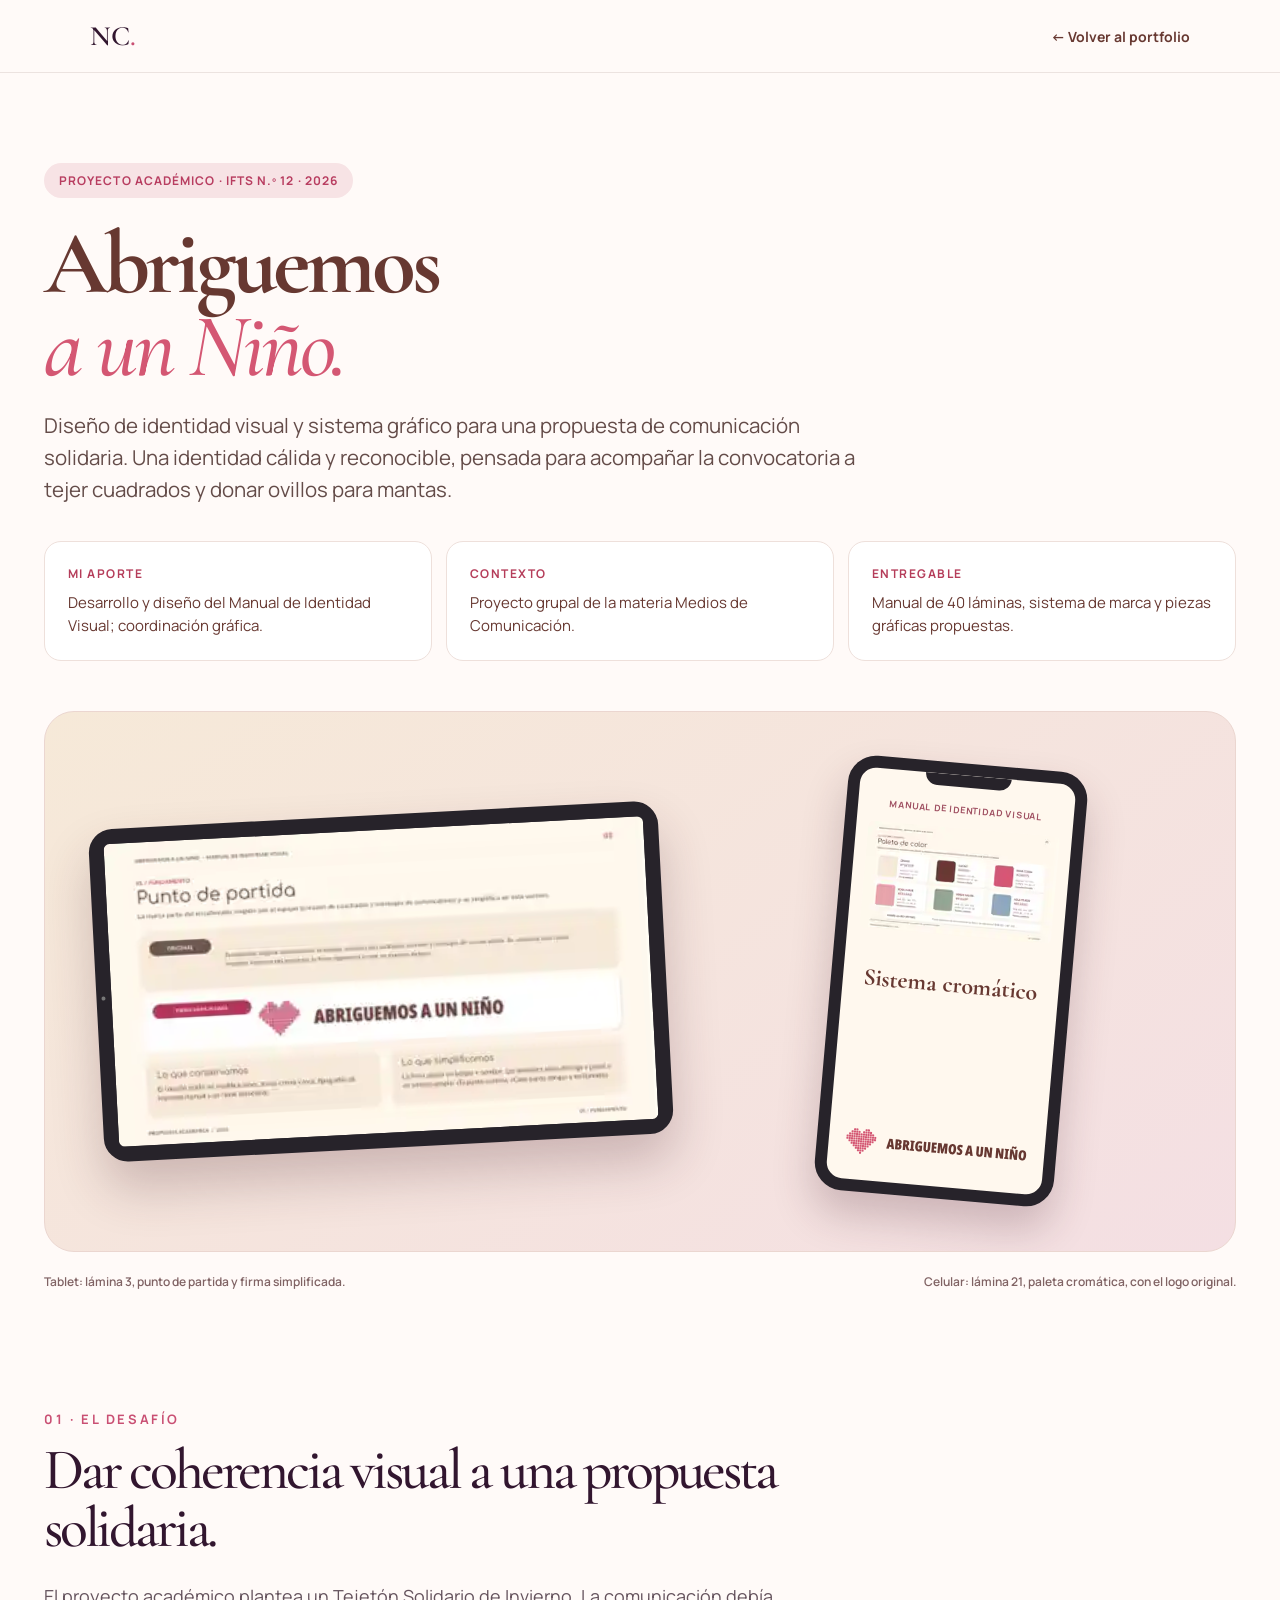
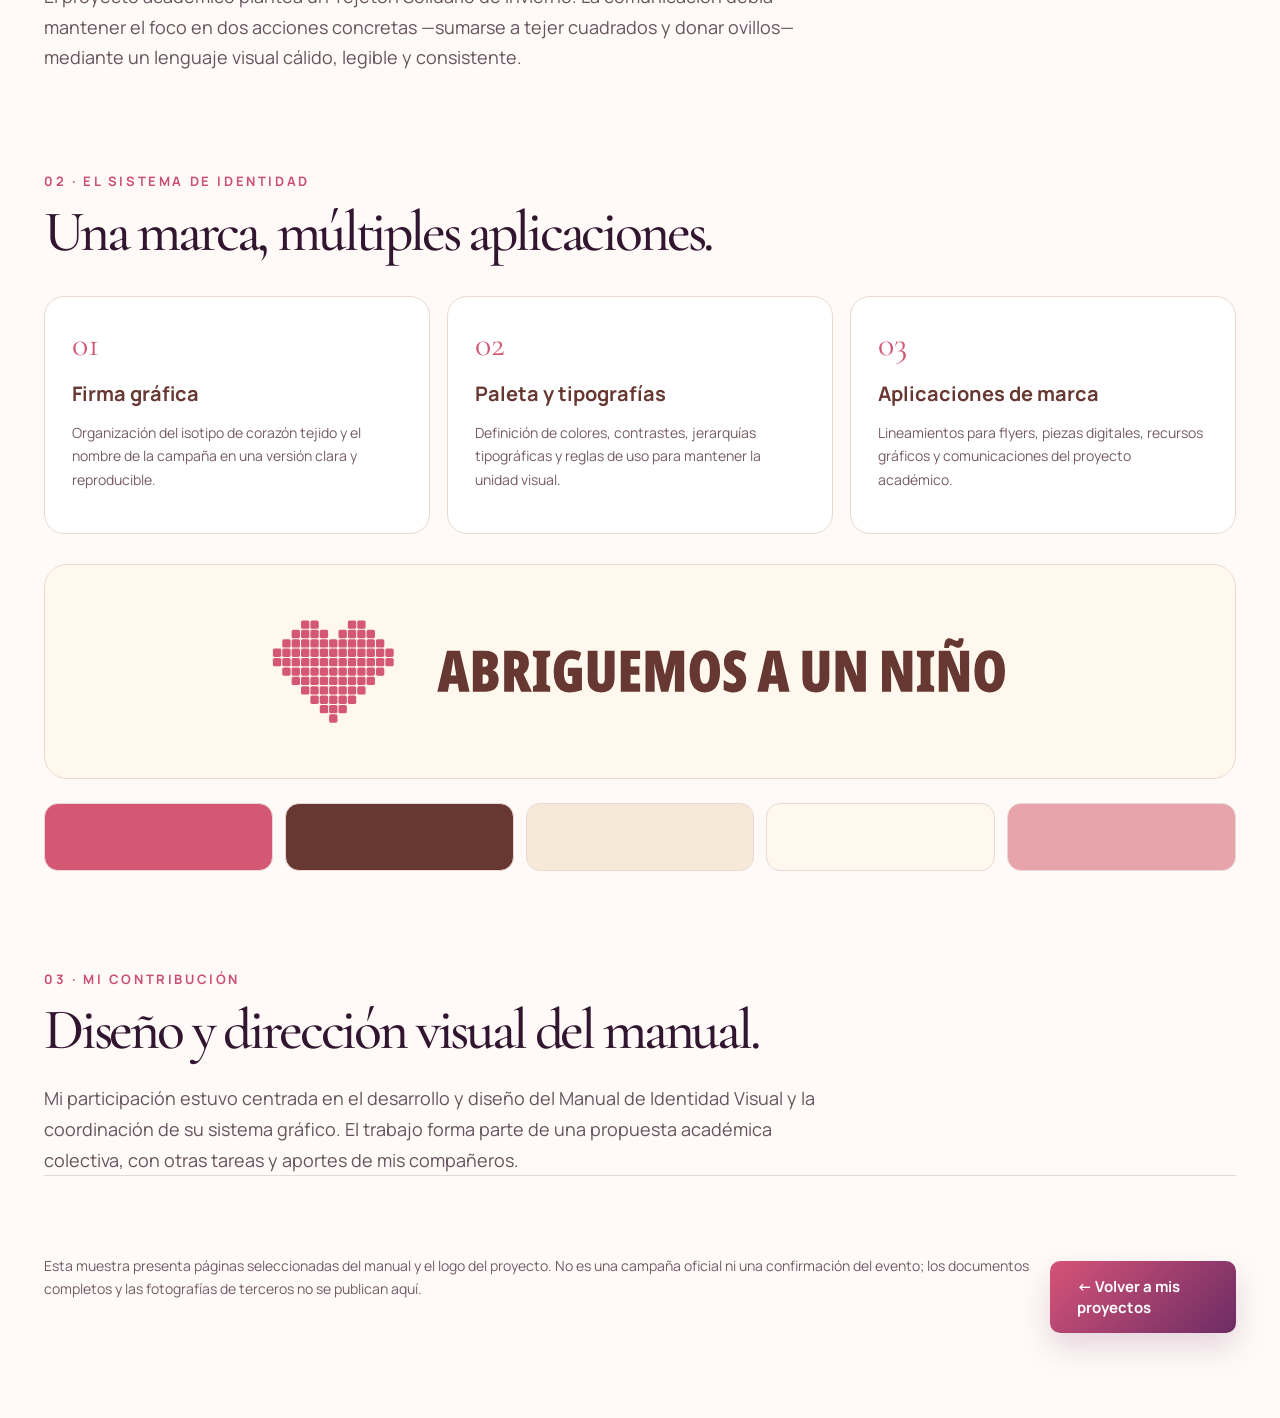
==== abriguemos-identidad-visual.html @ 82b30eb6 "Publish academic Abriguemos visual identity case study with real manual pages" ====
<!DOCTYPE html>
<html lang="es">
<head>
  <meta charset="UTF-8">
  <meta name="viewport" content="width=device-width, initial-scale=1.0">
  <meta name="description" content="Caso de estudio de Natalia Chescotta: identidad visual y manual de marca para la propuesta académica Abriguemos a un Niño.">
  <meta property="og:type" content="article">
  <meta property="og:title" content="Abriguemos a un Niño | Caso de estudio de identidad visual">
  <meta property="og:description" content="Identidad visual, sistema gráfico y diseño editorial para una propuesta académica de comunicación solidaria.">
  <title>Abriguemos a un Niño | Identidad visual — Natalia Chescotta</title>
  <link rel="stylesheet" href="styles.css?v=24">
  <style>
    :root{--ac-cream:#fff8ee;--ac-cacao:#673831;--ac-coral:#d45773;--ac-paper:#f6e9d8}
    body{background:#fffaf8}
    .case-header{display:flex;align-items:center;justify-content:space-between;padding:22px clamp(22px,7vw,120px);border-bottom:1px solid rgba(103,56,49,.12)}
    .case-header .brand{font-size:28px}
    .back-link{color:var(--ac-cacao);font-size:14px;font-weight:700}
    .back-link:hover{color:var(--ac-coral)}
    .case-main{max-width:1240px;padding:0 24px;margin:auto}
    .case-intro{padding:clamp(50px,7vw,108px) 0 50px}
    .case-chip{display:inline-flex;padding:9px 15px;border-radius:60px;background:#f7e3e5;color:#b83d60;font-weight:700;font-size:12px;letter-spacing:.09em}
    .case-intro h1{font-family:"Cormorant Garamond",Georgia,serif;color:var(--ac-cacao);font-size:clamp(52px,7vw,96px);letter-spacing:-.045em;line-height:.93;margin:24px 0 20px}
    .case-intro h1 em{color:var(--ac-coral);font-weight:500}
    .case-intro p{max-width:830px;font-size:clamp(17px,1.6vw,21px);line-height:1.58;color:#644c49}
    .case-summary{display:grid;grid-template-columns:repeat(3,minmax(0,1fr));gap:14px;margin-top:35px}
    .case-summary div{padding:23px;border-radius:17px;background:#fff;border:1px solid #eee0db}
    .case-summary strong{display:block;font-size:12px;letter-spacing:.12em;color:#b53d5a;margin-bottom:9px}
    .case-summary span{font-size:15px;line-height:1.55;color:var(--ac-cacao)}
    .case-stage{background:linear-gradient(145deg,#f6e9d8,#f4dfe3);border-radius:30px;overflow:hidden;padding:clamp(18px,4vw,55px);border:1px solid #ebd6d0}
    .case-stage-inner{display:grid;grid-template-columns:minmax(0,1.1fr) minmax(250px,.9fr);align-items:center;gap:clamp(24px,4vw,70px)}
    .case-tablet{position:relative;border:15px solid #27232a;background:#27232a;border-radius:24px;box-shadow:0 27px 50px rgba(75,35,48,.24);transform:rotate(-3deg)}
    .case-tablet::before{content:"";position:absolute;left:-10px;top:50%;width:4px;height:4px;border-radius:50%;background:#777;z-index:3}
    .case-tablet img{display:block;width:100%;border-radius:6px}
    .case-phone{margin:auto;width:min(80%,240px);aspect-ratio: .55;border-radius:28px;border:12px solid #27232a;background:var(--ac-cream);box-shadow:0 23px 42px rgba(75,35,48,.23);overflow:hidden;transform:rotate(5deg)}
    .case-phone .speaker{height:12px;width:40%;border-radius:0 0 12px 12px;background:#27232a;margin:auto}
    .case-phone-inner{display:flex;flex-direction:column;align-items:center;height:calc(100% - 12px);padding:16px 12px;color:var(--ac-cacao)}
    .case-phone-inner .eyebrow{font-size:9px;letter-spacing:.09em;color:#9f4f61}
    .case-phone-inner img.palette{margin:12px 0;width:100%;height:auto;border-radius:6px}
    .case-phone-inner h3{font-size:24px;line-height:1.1;text-align:center;color:var(--ac-cacao);font-family:"Cormorant Garamond",Georgia,serif}
    .case-phone-inner img.logo{width:100%;margin:auto 0 5px}
    .case-captions{display:flex;justify-content:space-between;gap:18px;padding:21px 0;color:#806364;font-size:12px;font-weight:600}
    .case-section{padding:86px 0 0}
    .case-section .section-kicker{margin-bottom:14px}
    .case-section h2{font-size:clamp(40px,4.5vw,64px);line-height:1;max-width:750px}
    .case-section .lead{font-size:18px;line-height:1.7;max-width:790px;color:#65535d;margin:24px 0 0}
    .case-grid{display:grid;grid-template-columns:repeat(3,minmax(0,1fr));gap:17px;margin-top:34px}
    .case-card{border:1px solid #ead9d0;border-radius:20px;background:#fff;padding:27px;min-height:230px}
    .case-card .num{font-family:"Cormorant Garamond",Georgia,serif;font-size:34px;color:var(--ac-coral)}
    .case-card h3{font-size:20px;color:var(--ac-cacao);margin:15px 0 10px}
    .case-card p{font-size:14px;line-height:1.7;color:#765c60}
    .case-brand-strip{margin-top:30px;display:flex;align-items:center;justify-content:center;gap:20px;border-radius:23px;padding:35px 28px;background:var(--ac-cream);border:1px solid #ead9cb}
    .case-brand-strip img{display:block;width:min(100%,780px);max-height:150px;object-fit:contain}
    .case-palette{display:flex;gap:12px;margin-top:24px}
    .case-palette span{height:68px;flex:1;border-radius:14px;border:1px solid #e9d8d3}
    .case-palette span:nth-child(1){background:#d45773}.case-palette span:nth-child(2){background:#673831}.case-palette span:nth-child(3){background:#f6e9d8}.case-palette span:nth-child(4){background:#fff8ee}.case-palette span:nth-child(5){background:#e8a4ab}
    .case-footer{padding:65px 0 85px}
    .case-footer p{color:#725b67;font-size:14px;line-height:1.6}
    .case-footer a{display:inline-block;margin-top:20px}
    @media(max-width:760px){.case-summary,.case-grid{grid-template-columns:1fr}.case-stage-inner{grid-template-columns:1fr}.case-tablet{border-width:9px;transform:none}.case-phone{width:48%;max-width:200px;border-width:8px;transform:none}.case-captions{flex-direction:column}.case-section{padding-top:60px}.case-brand-strip{padding:22px}.case-card{min-height:unset}}
  </style>
</head>
<body>
  <header class="case-header"><a class="brand" href="index.html#inicio">NC<span>.</span></a><a class="back-link" href="index.html#proyectos">← Volver al portfolio</a></header>
  <main class="case-main">
    <section class="case-intro">
      <span class="case-chip">PROYECTO ACADÉMICO · IFTS N.º 12 · 2026</span>
      <h1>Abriguemos<br><em>a un Niño.</em></h1>
      <p>Diseño de identidad visual y sistema gráfico para una propuesta de comunicación solidaria. Una identidad cálida y reconocible, pensada para acompañar la convocatoria a tejer cuadrados y donar ovillos para mantas.</p>
      <div class="case-summary">
        <div><strong>MI APORTE</strong><span>Desarrollo y diseño del Manual de Identidad Visual; coordinación gráfica.</span></div>
        <div><strong>CONTEXTO</strong><span>Proyecto grupal de la materia Medios de Comunicación.</span></div>
        <div><strong>ENTREGABLE</strong><span>Manual de 40 láminas, sistema de marca y piezas gráficas propuestas.</span></div>
      </div>
    </section>
    <section class="case-stage" aria-label="Vistas reales del manual de identidad visual">
      <div class="case-stage-inner">
        <div class="case-tablet"><img src="assets/projects/abriguemos-manual-real-03.webp" alt="Página real del Manual de Identidad Visual, punto de partida de la marca y logo simplificado"></div>
        <div class="case-phone"><div class="speaker"></div><div class="case-phone-inner"><span class="eyebrow">MANUAL DE IDENTIDAD VISUAL</span><img class="palette" src="assets/projects/abriguemos-manual-real-21.webp" alt="Página real del manual con la paleta cromática de Abriguemos a un Niño"><h3>Sistema cromático</h3><img class="logo" src="assets/projects/abriguemos-logo.svg" alt="Logo de Abriguemos a un Niño"></div></div>
      </div>
    </section>
    <div class="case-captions"><span>Tablet: lámina 3, punto de partida y firma simplificada.</span><span>Celular: lámina 21, paleta cromática, con el logo original.</span></div>
    <section class="case-section">
      <p class="section-kicker">01 · El desafío</p>
      <h2>Dar coherencia visual a una propuesta solidaria.</h2>
      <p class="lead">El proyecto académico plantea un Tejetón Solidario de Invierno. La comunicación debía mantener el foco en dos acciones concretas —sumarse a tejer cuadrados y donar ovillos— mediante un lenguaje visual cálido, legible y consistente.</p>
    </section>
    <section class="case-section">
      <p class="section-kicker">02 · El sistema de identidad</p>
      <h2>Una marca, múltiples aplicaciones.</h2>
      <div class="case-grid">
        <div class="case-card"><span class="num">01</span><h3>Firma gráfica</h3><p>Organización del isotipo de corazón tejido y el nombre de la campaña en una versión clara y reproducible.</p></div>
        <div class="case-card"><span class="num">02</span><h3>Paleta y tipografías</h3><p>Definición de colores, contrastes, jerarquías tipográficas y reglas de uso para mantener la unidad visual.</p></div>
        <div class="case-card"><span class="num">03</span><h3>Aplicaciones de marca</h3><p>Lineamientos para flyers, piezas digitales, recursos gráficos y comunicaciones del proyecto académico.</p></div>
      </div>
      <div class="case-brand-strip"><img src="assets/projects/abriguemos-logo.svg" alt="Logo original de Abriguemos a un Niño: corazón de cuadrados rosa y nombre en color cacao"></div>
      <div class="case-palette" aria-label="Paleta cromática principal y complementaria"><span title="Rosa coral"></span><span title="Cacao"></span><span title="Crema"></span><span title="Marfil"></span><span title="Rosa suave"></span></div>
    </section>
    <section class="case-section">
      <p class="section-kicker">03 · Mi contribución</p>
      <h2>Diseño y dirección visual del manual.</h2>
      <p class="lead">Mi participación estuvo centrada en el desarrollo y diseño del Manual de Identidad Visual y la coordinación de su sistema gráfico. El trabajo forma parte de una propuesta académica colectiva, con otras tareas y aportes de mis compañeros.</p>
    </section>
    <footer class="case-footer">
      <p>Esta muestra presenta páginas seleccionadas del manual y el logo del proyecto. No es una campaña oficial ni una confirmación del evento; los documentos completos y las fotografías de terceros no se publican aquí.</p>
      <a href="index.html#proyectos" class="button primary">← Volver a mis proyectos</a>
    </footer>
  </main>
</body>
</html>
---- styles.css ----
@import url('https://fonts.googleapis.com/css2?family=Cormorant+Garamond:ital,wght@0,500;0,600;1,500&family=Manrope:wght@400;500;600;700&display=swap');
:root {
  --cream: #fffaf9;
  --paper: #fffdfc;
  --ink: #32162f;
  --body: #2c2230;
  --plum: #6c2c64;
  --rose: #c94f73;
  --rose-soft: #e8a6b8;
  --blush: #f8e9ed;
  --line: rgba(108, 44, 100, 0.17);
  --muted: #7c6678;
}

* { box-sizing: border-box; }
html { scroll-behavior: smooth; }
body {
  margin: 0;
  color: var(--body);
  background:
    radial-gradient(circle at 82% 8%, rgba(232, 166, 184, .18), transparent 26rem),
    var(--cream);
  font-family: "Manrope", sans-serif;
}
a { color: inherit; text-decoration: none; }

.site-header {
  height: 88px;
  width: 100%;
  max-width: none;
  margin: 0;
  padding: 0 clamp(28px, 6vw, 120px);
  display: flex;
  align-items: center;
  justify-content: space-between;
  border-bottom: 1px solid var(--line);
}
.brand { font: 600 29px/1 "Cormorant Garamond", serif; color: var(--ink); }
.brand span { color: var(--rose); }
nav { display: flex; gap: 46px; font-size: 15px; font-weight: 600; }
nav a { padding: 34px 0 29px; border-bottom: 3px solid transparent; transition: .2s; }
nav a:hover { color: var(--rose); border-color: var(--rose); }

.hero {
  width: 100%;
  max-width: none;
  min-height: 700px;
  margin: 0;
  padding: 58px clamp(28px, 6vw, 120px) 68px;
  display: grid;
  grid-template-columns: minmax(440px, .8fr) minmax(440px, 1.2fr);
  gap: clamp(28px, 3vw, 58px);
  align-items: center;
  overflow: hidden;
}
.eyebrow, .section-kicker {
  color: var(--rose);
  text-transform: uppercase;
  letter-spacing: .2em;
  font-size: 13px;
  font-weight: 700;
}
.hero h1, h2 {
  margin: 14px 0 0;
  color: var(--ink);
  font-family: "Cormorant Garamond", serif;
  font-weight: 500;
  letter-spacing: -.055em;
}
.hero h1 { font-size: clamp(76px, 8vw, 116px); line-height: .78; }
.hero-role { max-width: 720px; margin: 24px 0 0; color: #963b5b; font-size: 21px; line-height: 1.45; }
.hero-intro { max-width: 700px; margin: 21px 0 0; font-size: 18px; line-height: 1.65; }
.hero-detail { max-width: 720px; margin: 14px 0 0; color: #675463; font-size: 15px; line-height: 1.7; }
.hero-study { max-width: 700px; margin: 12px 0 0; color: #675463; font-size: 14px; line-height: 1.65; }
.hero-motto { margin: 15px 0 0; color: var(--ink); font: 500 24px/1.2 "Cormorant Garamond",serif; }
.hero-motto em { color: var(--rose); }
.hero .status { margin-top: 17px; }
.hero-actions { display: flex; flex-wrap: wrap; align-items: center; gap: 14px; margin-top: 25px; }
.hero-github { padding: 10px 4px; color: var(--plum); font-size: 14px; font-weight: 700; }
.hero-github:hover { color: var(--rose); }
.button { padding: 15px 27px; border-radius: 10px; font-size: 15px; font-weight: 700; transition: transform .2s, box-shadow .2s; }
.button:hover { transform: translateY(-2px); }
.button.primary { color: white; background: linear-gradient(135deg, #d65378, #6c2c64); box-shadow: 0 14px 32px rgba(108,44,100,.18); }
.button.secondary { border: 1px solid #9c3d61; color: var(--ink); background: rgba(255,255,255,.55); }
.github-mark { margin-right: 8px; color: var(--plum); }

.data-art { position: relative; width: min(100%, 820px); height: 540px; margin-inline: auto; }
.glass-card {
  position: absolute;
  border: 1px solid rgba(201,79,115,.22);
  border-radius: 18px;
  background: rgba(255,253,252,.72);
  box-shadow: 0 20px 55px rgba(90,35,77,.09);
  backdrop-filter: blur(12px);
}
.orb { position: absolute; border-radius: 50%; filter: blur(1px); }
.orb-one { width: 360px; height: 360px; right: -20px; top: 75px; background: rgba(248,215,222,.48); }
.orb-two { width: 260px; height: 260px; left: 55px; bottom: 3px; background: rgba(238,218,230,.42); }
.code-card { width: 340px; height: 220px; left: 20px; top: 0; padding: 22px; z-index: 2; }
.window-dots { display: flex; gap: 8px; margin-bottom: 22px; }
.window-dots i, .mini-window i { width: 10px; height: 10px; border-radius: 50%; background: var(--rose-soft); }
pre { margin: 0; color: #513647; font: 12px/1.85 monospace; }
pre span { color: #a88c9d; } pre b { color: #bd3d68; font-weight: 500; } pre em { color: #9c3d61; font-style: normal; }
.chart-card { width: 270px; height: 200px; right: 0; top: 140px; padding: 26px; }
.chart-grid { position: relative; height: 100%; border-left: 1px solid #e7cbd4; border-bottom: 1px solid #e7cbd4; background: linear-gradient(#0000 95%, #f1dce2 95%), linear-gradient(90deg,#0000 95%,#f1dce2 95%); background-size: 25% 25%; }
.chart-grid i { position: absolute; width: 10px; height: 10px; border-radius: 50%; background: var(--rose); box-shadow: 0 0 0 3px rgba(201,79,115,.1); }
.line-card { width: 265px; height: 155px; left: 0; bottom: 22px; display: grid; place-items: center; }
.line-chart { color: var(--rose); font: 130px/1 "Cormorant Garamond", serif; transform: rotate(-4deg); }
.stat-card { width: 290px; height: 160px; right: 5px; bottom: 0; padding: 28px; display: flex; gap: 30px; align-items: center; }
.donut { width: 94px; height: 94px; border-radius: 50%; background: conic-gradient(var(--rose) 0 48%, #ad6484 48% 75%, var(--plum) 75%); position: relative; }
.donut:after { content: ""; position: absolute; inset: 25px; border-radius: 50%; background: var(--paper); }
.stat-lines { flex: 1; display: grid; gap: 17px; }
.stat-lines i { height: 8px; border-radius: 10px; background: linear-gradient(90deg, var(--rose) 18%, #d8b9c5 18% 70%, #f2e5e9 70%); }

.section {
  width: 100%;
  max-width: none;
  margin: 0;
  padding: 110px clamp(28px, 6vw, 120px);
}
h2 { font-size: clamp(50px, 6vw, 78px); line-height: .95; }
h2 em { color: var(--rose); font-weight: 500; }
.about { display: grid; grid-template-columns: minmax(380px, .75fr) minmax(520px, 1.25fr); gap: clamp(38px, 4vw, 78px); border-top: 1px solid var(--line); background: rgba(255,255,255,.28); }
.about-copy { max-width: 820px; padding-top: 38px; font-size: 20px; line-height: 1.75; }
.about-copy p { margin: 0 0 24px; }
.status { display: inline-flex; align-items: center; gap: 10px; margin-top: 10px; padding: 11px 17px; border-radius: 30px; background: var(--blush); color: var(--plum); font-size: 14px; font-weight: 700; }
.status span { width: 8px; height: 8px; border-radius: 50%; background: #4ca66b; box-shadow: 0 0 0 4px rgba(76,166,107,.12); }

.projects { border-top: 1px solid var(--line); }
.section-heading { display: flex; justify-content: space-between; align-items: end; gap: 60px; margin-bottom: 58px; }
.section-heading > p { max-width: 520px; color: var(--muted); font-size: 17px; line-height: 1.75; }
.project-grid { display: grid; grid-template-columns: repeat(auto-fit, minmax(410px, 1fr)); gap: 24px; }
.project-card { min-height: 610px; padding: 25px; border: 1px solid var(--line); border-radius: 20px; background: rgba(255,255,255,.58); display: flex; flex-direction: column; transition: transform .25s, box-shadow .25s; }
.project-card:hover { transform: translateY(-6px); box-shadow: 0 22px 50px rgba(90,35,77,.1); }
.project-top { display: flex; align-items: center; justify-content: space-between; color: var(--muted); font-size: 12px; text-transform: uppercase; letter-spacing: .12em; }
.project-top span { font: 500 28px/1 "Cormorant Garamond", serif; color: var(--rose); }
.project-visual { height: 195px; margin: 24px 0 26px; padding: 22px; border-radius: 14px; background: linear-gradient(145deg,#f5dfe6,#edd5e4); overflow: hidden; }
.project-card.plum .project-visual { background: linear-gradient(145deg,#eadde9,#dbc6dc); }
.project-card.blush .project-visual { background: linear-gradient(145deg,#fde9e2,#f3d3d9); }
.jn-preview {
  height: auto;
  min-height: 0;
  margin: 24px 0 26px;
  padding: 0;
  background: linear-gradient(145deg, #f4e4e9, #e9d9e7) !important;
  overflow: hidden;
}
.jn-preview img { width: 100%; height: auto; display: block; object-fit: contain; border-radius: 14px; }
.project-card.blush .agenda-preview {
  width: 100%;
  height: auto !important;
  aspect-ratio: 1402 / 1122;
  margin: 24px 0 26px;
  padding: 0;
  display: block;
  overflow: hidden;
  border-radius: 14px;
  background: #f7e8ee;
}

.project-card.blush .agenda-preview img {
  width: 100%;
  height: 100%;
  display: block;
  object-fit: contain;
  object-position: center;
  border: none;
  border-radius: 14px;
  box-shadow: none;
  transform: none !important;
}
.facturador-preview { position: relative; display: grid; grid-template-columns: 46px 1fr; gap: 10px; padding: 13px; color: var(--body); background: linear-gradient(145deg,#f4dfe7,#e6d5e5) !important; cursor: pointer; text-decoration: none; }
.fp-sidebar { border-radius: 9px; padding: 10px 8px; background: rgba(108,44,100,.92); display: flex; flex-direction: column; align-items: center; gap: 11px; }
.fp-sidebar b { width: 24px; height: 24px; border-radius: 7px; display: grid; place-items: center; background: white; color: var(--plum); font-size: 9px; }
.fp-sidebar i { width: 24px; height: 5px; border-radius: 8px; background: rgba(255,255,255,.45); }
.fp-sidebar i:nth-child(2) { background: white; }
.fp-dashboard { min-width: 0; border-radius: 9px; padding: 10px; background: rgba(255,255,255,.84); box-shadow: 0 8px 18px rgba(73,31,68,.1); }
.fp-heading { display: flex; justify-content: space-between; align-items: center; color: var(--ink); font-size: 9px; font-weight: 700; }
.fp-heading small { padding: 3px 5px; border-radius: 9px; background: #fff0d9; color: #9a5e18; font-size: 5px; text-transform: uppercase; letter-spacing: .06em; }
.fp-metrics { display: grid; grid-template-columns: repeat(3,1fr); gap: 5px; margin-top: 10px; }
.fp-metrics div { padding: 7px 6px; border: 1px solid #eadbe1; border-radius: 6px; background: #fff; }
.fp-metrics small { display: block; color: var(--muted); font-size: 5px; }
.fp-metrics strong { display: block; margin-top: 4px; color: var(--plum); font-size: 9px; }
.fp-table { margin-top: 8px; padding: 7px; border: 1px solid #eadbe1; border-radius: 6px; background: #fff; display: grid; gap: 5px; }
.fp-table span { height: 5px; border-radius: 6px; background: linear-gradient(90deg,#d8a6b7 18%,#f0e1e6 18% 45%,#e3ccd5 45% 70%,#f0e1e6 70%); }
.fp-open { position: absolute; right: 21px; bottom: 18px; padding: 5px 7px; border-radius: 7px; background: var(--plum); color: white; font-size: 7px; font-weight: 700; opacity: 0; transform: translateY(4px); transition: .2s; }
.facturador-preview:hover .fp-open { opacity: 1; transform: translateY(0); }
.progreso-preview,.olivas-preview { position: relative; display: block; padding: 0; overflow: hidden; color: var(--body); text-decoration: none; cursor: pointer; }
.pp-header { height: 48px; padding: 10px 14px; display: flex; flex-direction: column; justify-content: center; color: white; background: linear-gradient(135deg,#e8759a,#8e1a4d); }
.pp-header strong { font: 600 12px/1 "Cormorant Garamond",serif; }.pp-header small { margin-top: 4px; font-size: 6px; opacity: .86; }
.pp-stats { display: grid; grid-template-columns: repeat(3,1fr); gap: 7px; padding: 10px 12px 7px; }
.pp-stats div { padding: 7px 5px; border: 1px solid #f0d0e0; border-radius: 7px; background: rgba(255,255,255,.9); text-align: center; }
.pp-stats b { display: block; color: var(--rose); font-size: 11px; }.pp-stats span { display: block; margin-top: 2px; color: var(--muted); font-size: 5px; text-transform: uppercase; }
.pp-progress { height: 5px; margin: 1px 13px 8px; border-radius: 8px; background: #efd9e2; overflow: hidden; }.pp-progress i { display: block; width: 38%; height: 100%; background: linear-gradient(90deg,#d65378,var(--plum)); }
.pp-subjects { display: grid; gap: 5px; padding: 0 12px; }.pp-subjects > span { display: grid; grid-template-columns: 7px 1fr auto; align-items: center; gap: 5px; padding: 6px 7px; border: 1px solid #f0d0e0; border-radius: 6px; background: rgba(255,255,255,.82); color: var(--ink); font-size: 6px; }
.pp-subjects i { width: 6px; height: 6px; border-radius: 50%; background: #7dbf8b; }.pp-subjects b { padding: 3px 4px; border-radius: 6px; background: #e9daf2; color: var(--plum); font-size: 4px; }
.op-top { height: 43px; padding: 7px 12px; display: flex; justify-content: space-between; align-items: center; background: rgba(255,255,255,.88); }
.op-top > div { display: flex; flex-direction: column; }.op-top strong { color: #667333; font: 600 13px/1 "Cormorant Garamond",serif; }.op-top small { margin-top: 2px; color: #9a6b43; font-size: 5px; text-transform: uppercase; letter-spacing: .08em; }.op-top > span { padding: 5px 7px; border-radius: 10px; background: #7b3e2b; color: white; font-size: 6px; }
.op-banner { height: 40px; padding: 7px 14px; display: flex; flex-direction: column; justify-content: center; background: linear-gradient(120deg,#7f883f,#c99457); color: white; }.op-banner b { font: 600 10px/1 "Cormorant Garamond",serif; }.op-banner small { margin-top: 4px; font-size: 5px; opacity: .85; }
.op-products { display: grid; grid-template-columns: repeat(3,1fr); gap: 7px; padding: 9px 11px; background: rgba(255,255,255,.55); }.op-products div { min-width: 0; padding: 7px 5px; border-radius: 7px; background: white; text-align: center; box-shadow: 0 5px 12px rgba(74,42,31,.08); }.op-products i { position: relative; display: block; width: 16px; height: 29px; margin: 0 auto 5px; border-radius: 4px 4px 6px 6px; background: linear-gradient(90deg,#70832f,#a6b756); }.op-products i:before { content:""; position: absolute; left: 5px; top: -4px; width: 6px; height: 6px; border-radius: 2px 2px 0 0; background: #51442d; }.op-products i.jar { width: 24px; height: 23px; margin-top: 6px; background: linear-gradient(90deg,#687b2e,#b0bb65); }.op-products i.jar:before { left: 1px; top: -4px; width: 22px; height: 5px; background: #8f663a; }.op-products i.wine { width: 12px; background: linear-gradient(90deg,#602b35,#913d4b); }.op-products span { display:block; overflow:hidden; white-space:nowrap; text-overflow:ellipsis; color:#695448; font-size:5px; }.op-products b { display:block; margin-top:3px; color:#7b3e2b; font-size:6px; }
.preview-open { position:absolute; right:12px; bottom:10px; padding:5px 7px; border-radius:7px; background:var(--plum); color:white; font-size:7px; font-weight:700; opacity:0; transform:translateY(4px); transition:.2s; }.progreso-preview:hover .preview-open,.olivas-preview:hover .preview-open { opacity:1; transform:translateY(0); }
.mini-window { height: 34px; padding: 12px; display: flex; gap: 5px; background: rgba(255,255,255,.8); border-radius: 9px 9px 0 0; }
.mini-window i { width: 6px; height: 6px; }
.mini-content { height: 115px; padding: 18px; background: rgba(255,255,255,.62); display: grid; gap: 12px; }
.mini-content span { height: 12px; border-radius: 10px; background: linear-gradient(90deg,var(--rose) 35%,rgba(255,255,255,.75) 35%); }
.mini-content span:nth-child(2) { width: 82%; }.mini-content span:nth-child(3) { width: 67%; }
.project-card h3 { margin: 0; color: var(--ink); font: 600 33px/1.08 "Cormorant Garamond", serif; }
.project-description { color: #675463; font-size: 15.5px; line-height: 1.72; }
.tags { display: flex; flex-wrap: wrap; gap: 7px; margin-top: auto; }
.tags span { padding: 7px 10px; border-radius: 20px; background: var(--blush); color: var(--plum); font-size: 11px; font-weight: 700; }
.project-links { display: flex; gap: 18px; margin-top: 23px; padding-top: 18px; border-top: 1px solid var(--line); }
.project-links a { color: var(--plum); font-size: 13px; font-weight: 700; }
.project-links a:hover { color: var(--rose); }
.private-project { margin-top: 23px; padding-top: 18px; border-top: 1px solid var(--line); color: var(--plum); font-size: 13px; font-weight: 700; }
.private-project span { margin-right: 6px; }
.in-progress { margin-top: 22px; padding: 28px 32px; border: 1px dashed rgba(108,44,100,.3); border-radius: 18px; display: grid; grid-template-columns: 1fr 1.4fr auto; gap: 35px; align-items: center; }
.in-progress span { color: var(--rose); text-transform: uppercase; letter-spacing: .15em; font-size: 10px; font-weight: 700; }
.in-progress h3 { margin: 5px 0 0; color: var(--ink); font: 600 25px/1 "Cormorant Garamond", serif; }
.in-progress p { color: var(--muted); font-size: 13px; }
.progress-pill { padding: 9px 14px; border-radius: 20px; background: var(--blush); color: var(--plum); font-size: 11px; font-weight: 700; }

.own-products {
  border-top: 1px solid var(--line);
  background: linear-gradient(180deg, rgba(255,255,255,.26), rgba(248,233,237,.32));
}
.products-heading { margin-bottom: 38px; }
.brand-intro {
  margin-bottom: 30px;
  padding: 30px 34px;
  border: 1px solid var(--line);
  border-radius: 20px;
  background: rgba(255,255,255,.62);
  display: grid;
  grid-template-columns: minmax(250px,.7fr) minmax(420px,1.3fr) auto;
  gap: clamp(26px,4vw,68px);
  align-items: center;
}
.brand-label { margin: 0 0 7px; color: var(--rose); font-size: 11px; font-weight: 700; letter-spacing: .14em; text-transform: uppercase; }
.brand-intro h3 { margin: 0; color: var(--ink); font: 600 42px/1 "Cormorant Garamond",serif; }
.brand-intro h3 span { color: var(--rose); }
.brand-intro > p { margin: 0; color: #675463; font-size: 16px; line-height: 1.75; }
.brand-actions { display: flex; align-items: center; gap: 22px; white-space: nowrap; }
.brand-actions .text-link { color: var(--plum); font-size: 13px; font-weight: 700; }
.brand-actions .text-link:hover { color: var(--rose); }
.product-showcase-grid { display: grid; grid-template-columns: repeat(3,minmax(0,1fr)); gap: 24px; }
.product-showcase-card {
  min-width: 0;
  padding: 22px;
  border: 1px solid var(--line);
  border-radius: 20px;
  background: rgba(255,255,255,.72);
  display: flex;
  flex-direction: column;
  transition: transform .25s,box-shadow .25s;
}
.product-showcase-card:hover { transform: translateY(-6px); box-shadow: 0 22px 50px rgba(90,35,77,.1); }
.product-image {
  width: 100%;
  aspect-ratio: 4 / 3;
  margin-bottom: 24px;
  border-radius: 14px;
  background: linear-gradient(145deg,#f9e9ed,#f2e3eb);
  display: block;
  overflow: hidden;
}
.product-image img { width: 100%; height: 100%; display: block; object-fit: cover; object-position: center; transition: transform .35s; }
.product-showcase-card:hover .product-image img { transform: scale(1.025); }
.product-type { margin: 0 0 10px; color: var(--rose); font-size: 11px; font-weight: 700; letter-spacing: .12em; text-transform: uppercase; }
.product-showcase-card h3 { margin: 0; color: var(--ink); font: 600 34px/1.05 "Cormorant Garamond",serif; }
.product-showcase-card > p:not(.product-type) { margin: 17px 0 24px; color: #675463; font-size: 15px; line-height: 1.72; }
.product-showcase-card .tags { margin-top: auto; }
.product-link { margin-top: 22px; padding-top: 17px; border-top: 1px solid var(--line); color: var(--plum); font-size: 13px; font-weight: 700; }
.product-link:hover { color: var(--rose); }

.skills { display: grid; grid-template-columns: .85fr 1.15fr; gap: clamp(70px, 9vw, 170px); border-top: 1px solid var(--line); background: rgba(255,255,255,.28); }
.skills-intro { max-width: 480px; margin-top: 28px; color: var(--muted); font-size: 17px; line-height: 1.75; }
.skill-list { border-top: 1px solid var(--line); }
.skill-list div { display: grid; grid-template-columns: 44px 1fr 24px; align-items: center; padding: 18px 6px; border-bottom: 1px solid var(--line); }
.skill-list span { color: var(--rose); font-size: 11px; }.skill-list p { margin: 0; color: var(--ink); font-size: 22px; }.skill-list i { color: var(--rose); font-style: normal; }

.contact { text-align: center; border-top: 1px solid var(--line); background: radial-gradient(circle at 50% 50%,rgba(232,166,184,.24),transparent 32rem); }
.contact h2 { font-size: clamp(66px, 9vw, 120px); }
.contact > p:not(.section-kicker) { max-width: 700px; margin: 28px auto; color: var(--muted); font-size: 17px; line-height: 1.75; }
.contact-links { display: flex; justify-content: center; align-items: center; gap: 28px; margin-top: 35px; }
.contact-links a { padding: 14px 24px; border-radius: 9px; color: white; background: var(--plum); font-weight: 700; }
.contact-links a.whatsapp-link { background: #287a57; }
.contact-details { display: flex; justify-content: center; align-items: center; gap: 10px; margin-top: 25px; color: var(--muted); font-size: 13px; }
.contact-details a:hover { color: var(--rose); }
.coming-soon { color: var(--muted); font-size: 13px; }
footer { width: 100%; max-width: none; margin: 0; padding: 28px clamp(28px, 6vw, 120px); border-top: 1px solid var(--line); display: flex; justify-content: space-between; color: var(--muted); font-size: 11px; }

@media (min-width: 1500px) {
  .hero { min-height: 720px; }
  .hero-copy { padding-left: 1vw; }
  .data-art { transform: scale(1.08); transform-origin: center; }
}

@media (max-width: 1100px) {
  nav { gap: 20px; }
  .hero { grid-template-columns: 1fr; padding-top: 70px; }
  .data-art { margin-top: 65px; }
  .about, .skills { grid-template-columns: 1fr; gap: 45px; }
  .project-grid { grid-template-columns: 1fr 1fr; }
  .brand-intro { grid-template-columns: 1fr 1.5fr; }
  .brand-actions { grid-column: 1 / -1; }
  .product-showcase-grid { grid-template-columns: 1fr 1fr; }
  .in-progress { grid-template-columns: 1fr; gap: 8px; }
}

@media (max-width: 680px) {
  .site-header { height: 68px; padding: 0 20px; }
  nav a:not(:nth-child(2)):not(:nth-child(3)) { display: none; }
  nav { gap: 22px; font-size: 12px; }
  nav a { padding: 25px 0 20px; }
  .hero { min-height: auto; padding: 62px 20px 70px; }
  .hero h1 { font-size: 68px; }
  .hero-role { font-size: 16px; line-height: 1.5; }
  .hero-intro { font-size: 16px; }
  .hero-detail { font-size: 14px; }
  .hero-study { font-size: 13px; }
  .hero-motto { font-size: 22px; }
  .hero .status { width: 100%; font-size: 12px; line-height: 1.45; }
  .hero-actions { flex-direction: column; align-items: stretch; text-align: center; }
  .hero-github { padding: 10px; }
  .data-art { height: 400px; transform: scale(.82); transform-origin: top left; width: 120%; margin-bottom: -60px; }
  .code-card { width: 305px; }
  .chart-card { width: 220px; right: -45px; }
  .line-card { width: 210px; }.stat-card { width: 245px; right: -45px; }
  .section { padding: 82px 20px; }
  h2 { font-size: 51px; }
  .section-heading { display: block; }.section-heading > p { margin-top: 26px; }
  .project-grid { grid-template-columns: 1fr; }
  .project-card {
    min-height: auto;
    padding: 20px;
  }
  .jn-preview {
    min-height: 0;
    padding: 0;
  }

  /* Agenda TuPlannersNC en celular */
  .project-card.blush .agenda-preview {
    width: 100%;
    height: auto !important;
    aspect-ratio: 1402 / 1122;
    margin: 20px 0 22px;
    padding: 0;
  }

  .project-card.blush .agenda-preview img {
    width: 100%;
    height: 100%;
    object-fit: contain;
    object-position: center;
  }

  .project-card.blush h3 {
    font-size: 23px;
    line-height: 1.08;
  }

  .project-card.blush .project-description {
    font-size: 13px;
    line-height: 1.58;
  }

  .project-card.blush .tags {
    margin-top: 22px;
  }
  .brand-intro { padding: 24px 22px; grid-template-columns: 1fr; gap: 18px; }
  .brand-intro > p { font-size: 15px; }
  .brand-actions { grid-column: auto; flex-direction: column; align-items: stretch; text-align: center; }
  .product-showcase-grid { grid-template-columns: 1fr; }
  .product-showcase-card { padding: 19px; }
  .product-showcase-card h3 { font-size: 31px; }
  .skills { gap: 48px; }
  .contact h2 { font-size: 64px; }
  .contact-links { flex-direction: column; }
  .contact-links a { width: 100%; max-width: 280px; }
  .contact-details { flex-direction: column; }
  .contact-details span { display: none; }
  footer { padding: 25px 20px; flex-direction: column; gap: 10px; text-align: center; }
}

@media (prefers-reduced-motion: reduce) {
  html { scroll-behavior: auto; }
  * { transition: none !important; }
}
/* Código de presentación personal */
.profile-code {
  font-size: 11px;
  line-height: 1.8;
  white-space: pre;
  overflow: hidden;
  letter-spacing: -0.15px;
}

.profile-code span {
  display: inline-block;
  width: 16px;
  margin-right: 2px;
}

/* Ajuste para celulares */
@media (max-width: 680px) {
  .profile-code {
    font-size: 10px;
    line-height: 1.75;
  }

  .profile-code span {
    width: 14px;
    margin-right: 1px;
  }
}

/* =========================================================
   CORRECCIÓN FINAL TUPLANNERSNC — PC Y CELULAR
   Mantiene la imagen completa, sin recortes.
   ========================================================= */

.project-card.blush .project-visual.agenda-preview {
  height: auto !important;
  min-height: 0 !important;
  aspect-ratio: 1402 / 1122 !important;
  padding: 0 !important;
}

.project-card.blush .project-visual.agenda-preview img {
  width: 100% !important;
  height: 100% !important;
  object-fit: contain !important;
  object-position: center !important;
}

@media (max-width: 680px) {
  .project-card.blush {
    padding: 18px !important;
  }

  .project-card.blush .project-visual.agenda-preview {
    margin-top: 18px !important;
    margin-bottom: 20px !important;
  }

  .project-card.blush h3 {
    font-size: 23px !important;
  }

  .project-card.blush .project-description {
    font-size: 13px !important;
    line-height: 1.58 !important;
  }
}


/* Abriguemos a un Niño — editorial identity case study */
.project-card.abriguemos-case-study {
  grid-column: 1 / -1;
  min-height: 420px;
  display: grid;
  grid-template-columns: minmax(0, 1.14fr) minmax(300px, .86fr);
  grid-template-rows: auto minmax(0, 1fr);
  column-gap: clamp(30px, 4vw, 68px);
  row-gap: 8px;
  padding: clamp(22px, 3vw, 36px);
  background: linear-gradient(125deg, #fffaf5 0%, #fffdfb 56%, #f8eff1 100%);
  border-color: rgba(103,56,49,.16);
}
.abriguemos-case-study .project-top { grid-column: 1 / -1; }
.abriguemos-case-study .abriguemos-mockup { grid-column: 1; grid-row: 2; }
.abriguemos-case-study .abriguemos-case-study-copy {
  grid-column: 2;
  grid-row: 2;
  align-self: center;
  min-width: 0;
  padding: 6px 4px;
}
.abriguemos-case-study .abriguemos-eyebrow {
  margin: 0 0 8px;
  color: #b53d5a;
  font: 700 11px/1.4 "Manrope", sans-serif;
  letter-spacing: .16em;
}
.abriguemos-case-study .abriguemos-case-study-copy h3 {
  font-family: "Cormorant Garamond", Georgia, serif;
  font-size: clamp(33px, 3.5vw, 53px);
  line-height: 1.01;
  letter-spacing: -.035em;
  color: #673831;
  margin: 8px 0 12px;
}
.abriguemos-case-study .abriguemos-subtitle {
  margin: 0 0 16px;
  font-size: clamp(15px, 1.45vw, 19px);
  line-height: 1.43;
  color: #9b445e;
  font-weight: 600;
}
.abriguemos-case-study .project-description { max-width: 470px; line-height: 1.65; }
.abriguemos-case-study .tags { margin-top: 20px; }
.abriguemos-case-study .private-project { margin-top: 15px; }
.project-card.abriguemos-case-study .abriguemos-mockup {
  position: relative;
  isolation: isolate;
  display: block;
  height: auto;
  aspect-ratio: 1.5;
  margin: 16px 0 0;
  padding: 0;
  overflow: hidden;
  border-radius: 20px;
  border: 1px solid rgba(103,56,49,.13);
  background:
    radial-gradient(ellipse at 74% 25%, rgba(212,87,115,.20), transparent 48%),
    radial-gradient(ellipse at 8% 90%, rgba(103,56,49,.09), transparent 38%),
    linear-gradient(138deg, #f6e9d8, #fff8ee 55%, #f3dde0);
}
.abriguemos-mockup::after {
  content: "";
  position: absolute;
  inset: 0;
  pointer-events: none;
  opacity: .2;
  background-image: linear-gradient(to right, rgba(103,56,49,.12) 1px, transparent 1px), linear-gradient(to bottom, rgba(103,56,49,.12) 1px, transparent 1px);
  background-size: 22px 22px;
  mask-image: linear-gradient(to right, transparent, #000 48%, transparent);
}
.abriguemos-mockup-stamp {
  position: absolute;
  top: 15px;
  left: 17px;
  color: rgba(103,56,49,.72);
  font: 700 9px/1.2 "Manrope", sans-serif;
  letter-spacing: .18em;
}
.abriguemos-mockup-sparkle { position: absolute; font-size: 34px; color: #d45773; opacity: .55; }
.abriguemos-sparkle-one { left: 7%; bottom: 10%; transform: rotate(-16deg); }
.abriguemos-sparkle-two { right: 5%; top: 17%; transform: rotate(18deg); }
.abriguemos-manual-sheet, .abriguemos-flyer-sheet {
  position: absolute;
  background: #fff8ee;
  box-shadow: 0 22px 36px rgba(71,39,36,.18), 0 5px 8px rgba(71,39,36,.09);
  transition: transform .35s ease, box-shadow .35s ease;
}
.abriguemos-manual-sheet {
  z-index: 2;
  width: 68%;
  height: 74%;
  left: 10%;
  top: 13%;
  padding: clamp(10px, 2vw, 19px);
  transform: rotate(-6deg);
  border: 1px solid #e7d7c4;
  border-left: 7px solid #efddc9;
  display: flex;
  flex-direction: column;
  align-items: flex-start;
}
.abriguemos-manual-head, .abriguemos-manual-foot {
  display: flex;
  width: 100%;
  justify-content: space-between;
  color: #98675e;
  font: 700 clamp(6px, .65vw, 10px)/1 "Manrope", sans-serif;
  letter-spacing: .1em;
}
.abriguemos-manual-title {
  color: #673831;
  font: 600 clamp(16px, 2vw, 31px)/.92 "Cormorant Garamond", Georgia, serif;
  margin: clamp(12px, 2vw, 20px) 0 auto;
}
.abriguemos-manual-sheet img {
  display: block;
  width: 97%;
  height: auto;
  object-fit: contain;
  margin: 0 auto;
}
.abriguemos-manual-motto {
  color: #d45773;
  font: 600 clamp(12px, 1.3vw, 20px)/1.2 "Cormorant Garamond", Georgia, serif;
  margin: auto 0 8px;
}
.abriguemos-manual-foot {
  border-top: 1px solid #d9bdb2;
  padding-top: 9px;
  align-items: center;
}
.abriguemos-manual-foot span:last-child { color: #d45773; font-size: 16px; }
.abriguemos-flyer-sheet {
  z-index: 1;
  width: 42%;
  height: 70%;
  right: 8%;
  top: 15%;
  padding: 15px 9px;
  background: #d45773;
  border: 6px solid #fff8ee;
  color: #fffaf7;
  transform: rotate(11deg);
  display: flex;
  flex-direction: column;
  justify-content: space-between;
  text-align: right;
}
.abriguemos-flyer-top { font: 700 clamp(6px,.7vw,9px)/1.3 "Manrope", sans-serif; letter-spacing: .11em; }
.abriguemos-flyer-core { font: 900 clamp(19px,2.5vw,37px)/.89 Impact, "Arial Narrow", sans-serif; letter-spacing: -.04em; }
.abriguemos-flyer-bottom { font: 700 clamp(7px,.8vw,11px)/1.4 "Manrope", sans-serif; }
.abriguemos-flyer-squares { display: flex; gap: 5px; justify-content: flex-end; }
.abriguemos-flyer-squares i { width: 11px; aspect-ratio: 1; background: #f6e9d8; border-radius: 2px; }
.abriguemos-flyer-squares i:nth-child(even) { opacity: .65; }
.abriguemos-mockup-note {
  position: absolute;
  right: 16px;
  bottom: 15px;
  color: #673831;
  font: 700 9px/1.2 "Manrope", sans-serif;
  letter-spacing: .12em;
}
@media (hover:hover) {
  .abriguemos-case-study:hover .abriguemos-manual-sheet { transform: translateY(-7px) rotate(-4deg); box-shadow: 0 28px 44px rgba(71,39,36,.21); }
  .abriguemos-case-study:hover .abriguemos-flyer-sheet { transform: translate(5px, -4px) rotate(13deg); }
}
@media (max-width: 900px) {
  .project-card.abriguemos-case-study { grid-template-columns: 1fr; grid-template-rows: auto auto auto; gap: 12px; }
  .abriguemos-case-study .project-top { grid-column: 1; }
  .abriguemos-case-study .abriguemos-mockup { grid-column: 1; grid-row: 2; }
  .abriguemos-case-study .abriguemos-case-study-copy { grid-column: 1; grid-row: 3; padding: 0 4px 10px; }
  .abriguemos-manual-title { font-size: clamp(21px, 4vw, 32px); }
  .abriguemos-flyer-core { font-size: clamp(20px, 4.5vw, 40px); }
}
@media (max-width: 480px) {
  .project-card.abriguemos-case-study { padding: 18px; }
  .project-card.abriguemos-case-study .abriguemos-mockup { aspect-ratio: 1.17; margin-top: 8px; }
  .abriguemos-manual-sheet { width: 75%; left: 6%; top: 16%; height: 70%; padding: 11px; border-left-width: 5px; }
  .abriguemos-manual-title { font-size: clamp(20px, 6vw, 27px); }
  .abriguemos-manual-head, .abriguemos-manual-foot { font-size: 6px; }
  .abriguemos-manual-motto { font-size: 14px; }
  .abriguemos-flyer-sheet { width: 42%; right: 5%; }
  .abriguemos-flyer-core { font-size: clamp(17px, 6vw, 27px); }
  .abriguemos-mockup-stamp, .abriguemos-mockup-note { font-size: 7px; }
}
@media (prefers-reduced-motion: reduce) {
  .abriguemos-manual-sheet, .abriguemos-flyer-sheet { transition: none; }
}

/* Refinamiento: el foco del mockup es la identidad visual, no el tejido */
.abriguemos-case-study .abriguemos-manual-sheet { width: 70%; left: 8%; top: 12%; height: 76%; }
.abriguemos-case-study .abriguemos-manual-title { margin: clamp(13px,2vw,25px) 0 8px; font-size: clamp(24px,2.4vw,39px); line-height: .98; }
.abriguemos-case-study .abriguemos-manual-logo-wrap { display: flex; align-items: center; flex: 1; width: 100%; padding: 8px 0 16px; }
.abriguemos-case-study .abriguemos-manual-logo-wrap img { width: 100%; max-height: 125px; object-fit: contain; margin: 0; }
.abriguemos-case-study .abriguemos-manual-motto { margin: 0 0 12px; color: #d45773; font-size: clamp(15px,1.5vw,23px); }
.abriguemos-brand-sheet {
  position: absolute;
  z-index: 1;
  width: 44%;
  height: 71%;
  top: 16%;
  right: 7%;
  transform: rotate(10deg);
  background: #fffdf8;
  box-shadow: 0 22px 36px rgba(71,39,36,.17);
  border: 1px solid #ebdcca;
  padding: clamp(12px,1.7vw,25px);
  display: flex;
  flex-direction: column;
  gap: clamp(7px,.75vw,11px);
  color: #673831;
  transition: transform .35s ease;
}
.abriguemos-brand-heading { font: 700 clamp(8px,.8vw,12px)/1.3 "Manrope", sans-serif; letter-spacing: .04em; padding-bottom: 10px; border-bottom: 1px solid #e0c7b8; }
.abriguemos-brand-label { font: 700 clamp(7px,.65vw,10px)/1.3 "Manrope", sans-serif; letter-spacing: .12em; color: #91685c; margin-top: 5px; }
.abriguemos-color-chips { display: flex; gap: 5px; }
.abriguemos-color-chips i { display: block; flex: 1; height: clamp(18px,2.5vw,35px); border: 1px solid #eaded6; border-radius: 100%; }
.abriguemos-color-chips i:nth-child(1) { background: #d45773; }.abriguemos-color-chips i:nth-child(2) { background: #673831; }.abriguemos-color-chips i:nth-child(3) { background: #f6e9d8; }.abriguemos-color-chips i:nth-child(4) { background: #fff8ee; }
.abriguemos-brand-aa { font: 600 clamp(21px,3vw,43px)/1 "Cormorant Garamond", Georgia, serif; }
.abriguemos-brand-aa span { font: 600 clamp(9px,1.1vw,15px)/1 "Manrope", sans-serif; color: #c35f76; }
.abriguemos-brand-pattern { display: flex; gap: 5px; margin-top: 4px; }
.abriguemos-brand-pattern i { width: clamp(10px,1.2vw,17px); aspect-ratio: 1; display: block; border-radius: 3px; background: #d45773; }
.abriguemos-brand-pattern i:nth-child(even) { background: #efabb4; }
.abriguemos-brand-footer { margin-top: auto; font: 700 clamp(7px,.6vw,10px)/1.2 "Manrope", sans-serif; letter-spacing: .06em; color: #91685c; }
@media (hover:hover) { .abriguemos-case-study:hover .abriguemos-brand-sheet { transform: translate(6px,-5px) rotate(12deg); } }
@media (max-width: 900px) { .abriguemos-case-study .abriguemos-manual-logo-wrap img { max-height: 170px; } .abriguemos-brand-sheet { gap: 9px; } .abriguemos-brand-label { font-size: 9px; } }
@media (max-width: 480px) {
  .abriguemos-case-study .abriguemos-manual-sheet { width: 75%; top: 15%; left: 6%; height: 70%; }
  .abriguemos-case-study .abriguemos-manual-title { font-size: 22px; }
  .abriguemos-case-study .abriguemos-manual-logo-wrap { padding: 0 0 7px; }
  .abriguemos-case-study .abriguemos-manual-logo-wrap img { max-height: 95px; }
  .abriguemos-brand-sheet { right: 3%; top: 19%; padding: 10px; }
  .abriguemos-brand-heading { font-size: 7px; }
  .abriguemos-brand-label { font-size: 6px; }
  .abriguemos-brand-footer { font-size: 6px; }
}

/* Tablet + celular con páginas reales del manual: Abriguemos a un Niño */
.project-card.abriguemos-case-study .abriguemos-devices {
  position: relative;
  display: block;
  isolation: isolate;
  aspect-ratio: 1.3;
  height: auto;
  min-height: 290px;
  overflow: hidden;
  background:
    radial-gradient(circle at 28% 30%, rgba(255,255,255,.85), transparent 38%),
    linear-gradient(140deg, #f6e9d8 0%, #f4dfe3 60%, #f2d4da 100%);
  border-radius: 22px;
  border: 1px solid rgba(103,56,49,.17);
  padding: 0;
  margin: 18px 0 4px;
}
.abriguemos-devices::after {
  content: "";
  position: absolute;
  inset: auto 6% 9% 10%;
  height: 26px;
  background: rgba(103,56,49,.20);
  filter: blur(18px);
  border-radius: 50%;
  z-index: -1;
}
.abriguemos-device-glow {
  position: absolute;
  inset: 0;
  background:
     radial-gradient(ellipse at 15% 30%, rgba(255,255,255,.85), transparent 38%),
     radial-gradient(ellipse at 80% 84%, rgba(212,87,115,.19), transparent 48%);
}
.abriguemos-tablet {
  position: absolute;
  left: 5%;
  top: 18%;
  width: 78%;
  aspect-ratio: 1.65;
  border: clamp(9px,1.45vw,17px) solid #29242a;
  border-radius: clamp(14px,1.8vw,24px);
  transform: perspective(1100px) rotate(-7deg) rotateY(-4deg);
  background: #252025;
  box-shadow: 0 22px 35px rgba(80,39,51,.28), inset 0 0 0 2px rgba(255,255,255,.1);
  z-index: 2;
  transition: transform .35s ease;
}
.abriguemos-tablet-camera {
  position: absolute;
  z-index: 2;
  top: 50%; left: -8px;
  width: 3px; height: 3px; border-radius: 50%;
  background: #655e66;
}
.abriguemos-tablet-screen {
  width: 100%; height: 100%;
  overflow: hidden;
  border-radius: 5px;
  background: #fff8ee;
}
.abriguemos-tablet-screen img { display:block; width:100%; height:100%; object-fit:cover; }
.abriguemos-phone {
  position: absolute;
  right: 7%;
  bottom: 15%;
  width: 30%;
  height: 74%;
  max-height: 280px;
  border: clamp(6px,.85vw,10px) solid #252027;
  border-radius: clamp(17px,2.1vw,29px);
  background: #272128;
  box-shadow: 0 18px 32px rgba(80,39,51,.34);
  transform: rotate(9deg);
  z-index: 3;
  transition: transform .35s ease;
}
.abriguemos-phone-screen {
  overflow: hidden;
  position: relative;
  width:100%; height:100%;
  display:flex; flex-direction:column; align-items:center;
  padding: 18% 8% 12%;
  border-radius: clamp(11px,1.2vw,19px);
  background: #fff8ee;
  color: #673831;
}
.abriguemos-phone-speaker {
  position: absolute; top: 5px; left: 38%; right: 38%; height: 7px;
  z-index: 4; border-radius: 10px; background:#252027;
}
.abriguemos-phone-overline {
  font: 700 clamp(5px,.7vw,9px)/1.3 "Manrope",sans-serif;
  letter-spacing: .04em;
  text-align:center;
  color:#673831;
}
.abriguemos-phone-screen > img:first-of-type {
  display:block; width: 180%; height:auto; max-width:none;
  margin: 14% -40% 3%;
  object-fit: cover;
}
.abriguemos-phone-caption {
  font: 600 clamp(12px,1.2vw,19px)/1.1 "Cormorant Garamond",Georgia,serif;
  margin: 5% 0 8%;
  color:#673831;
}
.abriguemos-phone-swatches { display:flex; width:86%; gap:5%; }
.abriguemos-phone-swatches i { display:block; flex:1; aspect-ratio:1; border-radius:50%; }
.abriguemos-phone-swatches i:nth-child(1) { background:#d45773; }
.abriguemos-phone-swatches i:nth-child(2) { background:#673831; }
.abriguemos-phone-swatches i:nth-child(3) { background:#f6e9d8;border:1px solid #e3d4c5; }
.abriguemos-phone-swatches i:nth-child(4) { background:#e8a4ab; }
.abriguemos-phone-screen .abriguemos-phone-logo { width:92%; height:auto; margin:auto 0 0; }
.abriguemos-phone-home {
  position:absolute; height:3px; width:31%; bottom:6px; left:34%;
  background:rgba(255,255,255,.65); border-radius:4px; z-index:4;
}
.abriguemos-devices-caption {
  position:absolute;
  left: 5%; bottom: 6%;
  color:#673831; z-index:4;
  letter-spacing:.12em;
  font: 700 clamp(7px,.8vw,11px)/1 "Manrope",sans-serif;
}
.abriguemos-case-button {
  display:inline-flex;
  align-items:center;
  align-self:flex-start;
  margin-top: 21px;
  width:fit-content;
}
@media (hover:hover) {
  .abriguemos-devices:hover .abriguemos-tablet { transform: perspective(1100px) translateY(-5px) rotate(-5deg) rotateY(-4deg); }
  .abriguemos-devices:hover .abriguemos-phone { transform: translateY(-6px) rotate(6deg); }
}
@media (max-width: 900px) {
  .abriguemos-phone { max-height: none; }
  .abriguemos-phone-overline { font-size:9px; }
  .abriguemos-phone-caption { font-size:19px; }
}
@media (max-width: 480px) {
  .project-card.abriguemos-case-study .abriguemos-devices { min-height: 240px; aspect-ratio:1.14; }
  .abriguemos-tablet { left:5%; top:19%; width:79%; border-width:9px; }
  .abriguemos-phone { width:33%; height:68%; right:4%; bottom:15%; border-width:7px; }
  .abriguemos-phone-overline { font-size:5px; }
  .abriguemos-phone-caption { font-size:12px; }
  .abriguemos-devices-caption { font-size:7px; }
}
@media (prefers-reduced-motion:reduce) { .abriguemos-tablet,.abriguemos-phone { transition:none; } }
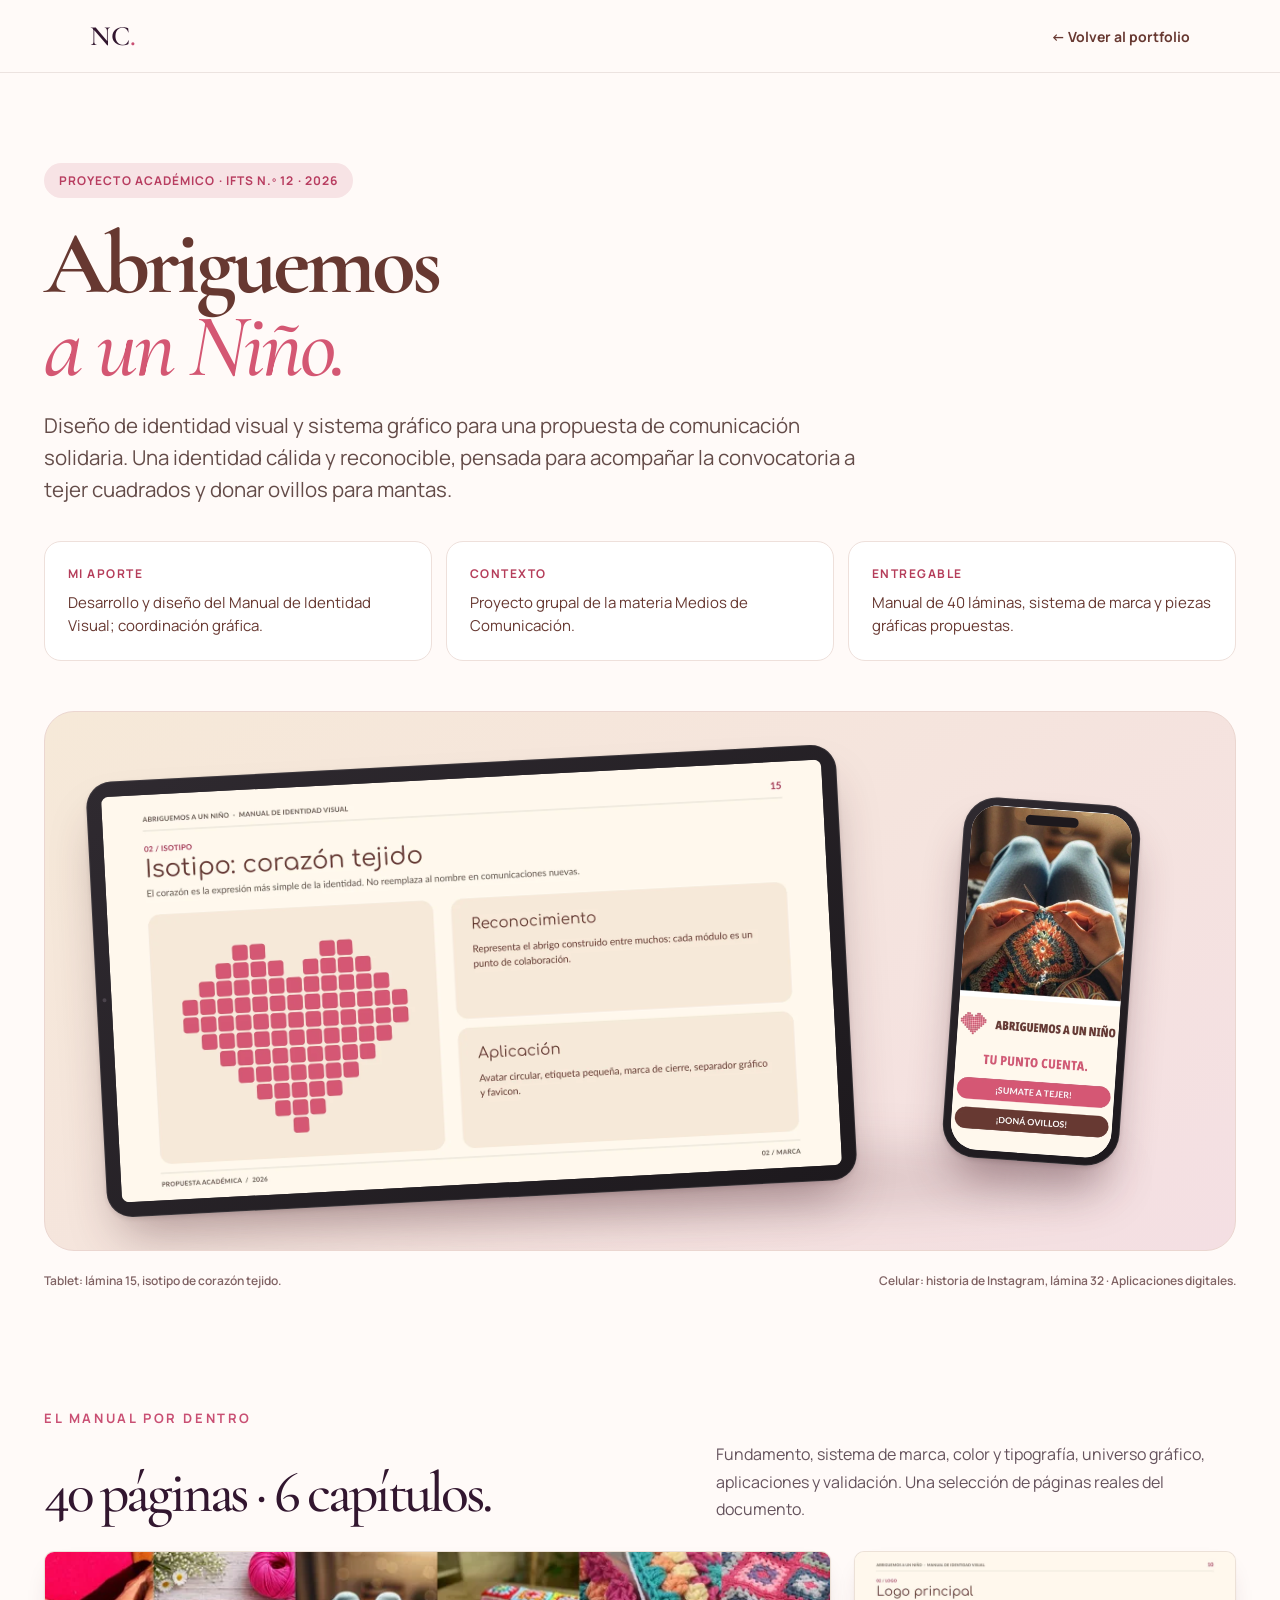
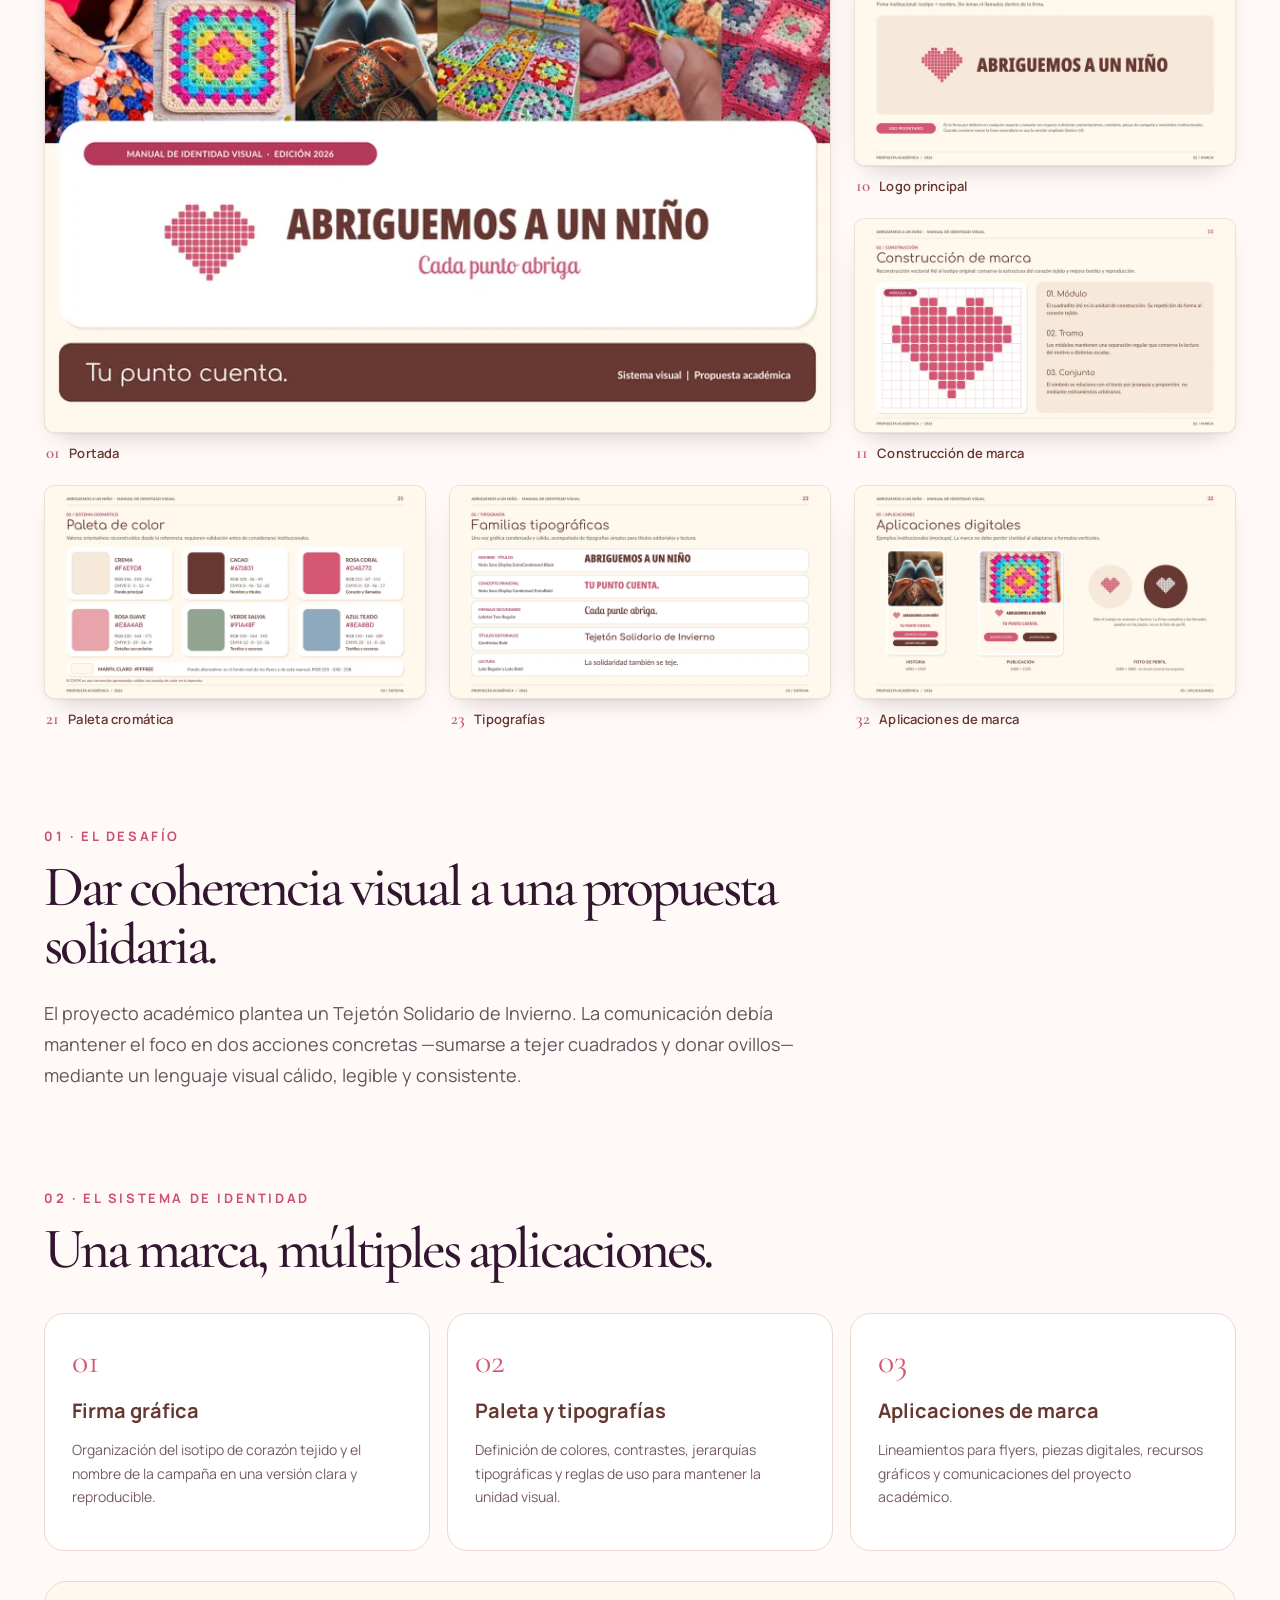
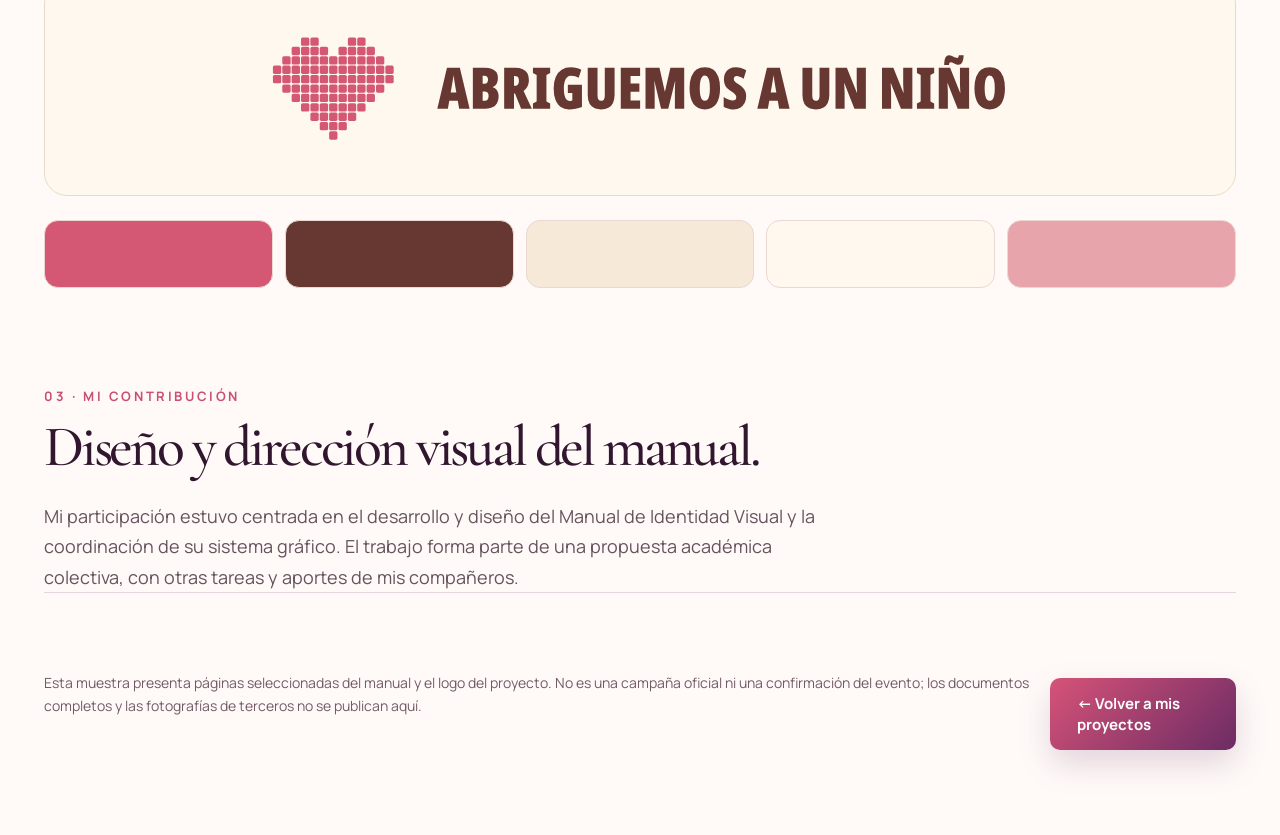
==== commit cd5f79da: "Redesign Abriguemos device mockups with sharp real manual pages Tablet shows the isotipo page (15) a" ====
--- a/abriguemos-identidad-visual.html
+++ b/abriguemos-identidad-visual.html
@@ -8,7 +8,7 @@
   <meta property="og:title" content="Abriguemos a un Niño | Caso de estudio de identidad visual">
   <meta property="og:description" content="Identidad visual, sistema gráfico y diseño editorial para una propuesta académica de comunicación solidaria.">
   <title>Abriguemos a un Niño | Identidad visual — Natalia Chescotta</title>
-  <link rel="stylesheet" href="styles.css?v=24">
+  <link rel="stylesheet" href="styles.css?v=26">
   <style>
     :root{--ac-cream:#fff8ee;--ac-cacao:#673831;--ac-coral:#d45773;--ac-paper:#f6e9d8}
     body{background:#fffaf8}
@@ -27,17 +27,15 @@
     .case-summary strong{display:block;font-size:12px;letter-spacing:.12em;color:#b53d5a;margin-bottom:9px}
     .case-summary span{font-size:15px;line-height:1.55;color:var(--ac-cacao)}
     .case-stage{background:linear-gradient(145deg,#f6e9d8,#f4dfe3);border-radius:30px;overflow:hidden;padding:clamp(18px,4vw,55px);border:1px solid #ebd6d0}
-    .case-stage-inner{display:grid;grid-template-columns:minmax(0,1.1fr) minmax(250px,.9fr);align-items:center;gap:clamp(24px,4vw,70px)}
-    .case-tablet{position:relative;border:15px solid #27232a;background:#27232a;border-radius:24px;box-shadow:0 27px 50px rgba(75,35,48,.24);transform:rotate(-3deg)}
-    .case-tablet::before{content:"";position:absolute;left:-10px;top:50%;width:4px;height:4px;border-radius:50%;background:#777;z-index:3}
-    .case-tablet img{display:block;width:100%;border-radius:6px}
-    .case-phone{margin:auto;width:min(80%,240px);aspect-ratio: .55;border-radius:28px;border:12px solid #27232a;background:var(--ac-cream);box-shadow:0 23px 42px rgba(75,35,48,.23);overflow:hidden;transform:rotate(5deg)}
-    .case-phone .speaker{height:12px;width:40%;border-radius:0 0 12px 12px;background:#27232a;margin:auto}
-    .case-phone-inner{display:flex;flex-direction:column;align-items:center;height:calc(100% - 12px);padding:16px 12px;color:var(--ac-cacao)}
-    .case-phone-inner .eyebrow{font-size:9px;letter-spacing:.09em;color:#9f4f61}
-    .case-phone-inner img.palette{margin:12px 0;width:100%;height:auto;border-radius:6px}
-    .case-phone-inner h3{font-size:24px;line-height:1.1;text-align:center;color:var(--ac-cacao);font-family:"Cormorant Garamond",Georgia,serif}
-    .case-phone-inner img.logo{width:100%;margin:auto 0 5px}
+    .case-stage-inner{display:grid;grid-template-columns:minmax(0,1.45fr) minmax(220px,.55fr);align-items:center;gap:clamp(24px,4vw,70px)}
+    .case-stage{position:relative;isolation:isolate}
+    .case-stage::after{content:"";position:absolute;left:8%;right:10%;bottom:9%;height:9%;background:rgba(80,39,45,.2);filter:blur(26px);border-radius:50%;z-index:-1}
+    .case-tablet{position:relative;padding:clamp(9px,1.2vw,15px);border-radius:clamp(18px,2vw,28px);background:linear-gradient(145deg,#2f2a30,#1d191d);box-shadow:inset 0 0 0 1px rgba(255,255,255,.08),0 2px 4px rgba(50,22,30,.12),0 30px 50px -14px rgba(70,32,42,.38);transform:rotate(-3deg)}
+    .case-tablet::before{content:"";position:absolute;left:clamp(3px,.45vw,6px);top:50%;width:4px;height:4px;margin-top:-2px;border-radius:50%;background:#4a434b}
+    .case-tablet img{display:block;width:100%;height:auto;aspect-ratio:16/9;object-fit:cover;border-radius:clamp(5px,.6vw,9px)}
+    .case-phone{position:relative;margin:auto;width:min(62%,205px);aspect-ratio:.49;padding:clamp(5px,.6vw,8px);border-radius:clamp(24px,2.6vw,36px);background:linear-gradient(145deg,#2f2a30,#1d191d);box-shadow:inset 0 0 0 1px rgba(255,255,255,.08),0 2px 4px rgba(50,22,30,.14),0 30px 46px -12px rgba(70,32,42,.45);transform:rotate(4deg)}
+    .case-phone .speaker{position:absolute;z-index:2;top:clamp(11px,1.2vw,16px);left:50%;width:30%;height:clamp(7px,.8vw,10px);transform:translateX(-50%);border-radius:10px;background:#1d191d}
+    .case-phone img{display:block;width:100%;height:100%;object-fit:cover;object-position:center top;border-radius:clamp(19px,2.1vw,29px);background:#fff}
     .case-captions{display:flex;justify-content:space-between;gap:18px;padding:21px 0;color:#806364;font-size:12px;font-weight:600}
     .case-section{padding:86px 0 0}
     .case-section .section-kicker{margin-bottom:14px}
@@ -53,10 +51,14 @@
     .case-palette{display:flex;gap:12px;margin-top:24px}
     .case-palette span{height:68px;flex:1;border-radius:14px;border:1px solid #e9d8d3}
     .case-palette span:nth-child(1){background:#d45773}.case-palette span:nth-child(2){background:#673831}.case-palette span:nth-child(3){background:#f6e9d8}.case-palette span:nth-child(4){background:#fff8ee}.case-palette span:nth-child(5){background:#e8a4ab}
+    .case-gallery-head{display:flex;justify-content:space-between;align-items:end;gap:24px;flex-wrap:wrap;margin-bottom:28px}
+    .case-gallery-head .lead{margin:0;max-width:520px;font-size:16px}
+    .case-gallery .abriguemos-gallery-grid{margin-top:0}
+    @media(max-width:640px){.case-gallery .abriguemos-gallery-grid{margin:0 -24px;padding:4px 24px 16px}}
     .case-footer{padding:65px 0 85px}
     .case-footer p{color:#725b67;font-size:14px;line-height:1.6}
     .case-footer a{display:inline-block;margin-top:20px}
-    @media(max-width:760px){.case-summary,.case-grid{grid-template-columns:1fr}.case-stage-inner{grid-template-columns:1fr}.case-tablet{border-width:9px;transform:none}.case-phone{width:48%;max-width:200px;border-width:8px;transform:none}.case-captions{flex-direction:column}.case-section{padding-top:60px}.case-brand-strip{padding:22px}.case-card{min-height:unset}}
+    @media(max-width:760px){.case-summary,.case-grid{grid-template-columns:1fr}.case-stage-inner{grid-template-columns:1fr}.case-tablet{transform:none}.case-phone{width:52%;max-width:220px;transform:none}.case-captions{flex-direction:column}.case-section{padding-top:60px}.case-brand-strip{padding:22px}.case-card{min-height:unset}}
   </style>
 </head>
 <body>
@@ -74,11 +76,56 @@
     </section>
     <section class="case-stage" aria-label="Vistas reales del manual de identidad visual">
       <div class="case-stage-inner">
-        <div class="case-tablet"><img src="assets/projects/abriguemos-manual-real-03.webp" alt="Página real del Manual de Identidad Visual, punto de partida de la marca y logo simplificado"></div>
-        <div class="case-phone"><div class="speaker"></div><div class="case-phone-inner"><span class="eyebrow">MANUAL DE IDENTIDAD VISUAL</span><img class="palette" src="assets/projects/abriguemos-manual-real-21.webp" alt="Página real del manual con la paleta cromática de Abriguemos a un Niño"><h3>Sistema cromático</h3><img class="logo" src="assets/projects/abriguemos-logo.svg" alt="Logo de Abriguemos a un Niño"></div></div>
+        <div class="case-tablet"><img src="assets/projects/abriguemos-mockup-tablet-isotipo.webp" width="1600" height="900" alt="Página 15 del Manual de Identidad Visual: isotipo de corazón tejido, construido con módulos cuadrados"></div>
+        <div class="case-phone"><div class="speaker"></div><img src="assets/projects/abriguemos-mockup-phone-historia.webp" width="640" height="1195" alt="Historia de Instagram diseñada en la página 32 del manual, con fotografía, logo y llamados a la acción"></div>
       </div>
     </section>
-    <div class="case-captions"><span>Tablet: lámina 3, punto de partida y firma simplificada.</span><span>Celular: lámina 21, paleta cromática, con el logo original.</span></div>
+    <div class="case-captions"><span>Tablet: lámina 15, isotipo de corazón tejido.</span><span>Celular: historia de Instagram, lámina 32 · Aplicaciones digitales.</span></div>
+    <section class="case-section case-gallery">
+      <p class="section-kicker">El manual por dentro</p>
+      <div class="case-gallery-head">
+        <h2>40 páginas · 6 capítulos.</h2>
+        <p class="lead">Fundamento, sistema de marca, color y tipografía, universo gráfico, aplicaciones y validación. Una selección de páginas reales del documento.</p>
+      </div>
+      <ol class="abriguemos-gallery-grid">
+              <li class="abriguemos-page is-feature">
+                <a href="assets/projects/abriguemos-manual-p01-portada-1600.webp" target="_blank" rel="noreferrer" data-caption="Pág. 01 · Portada">
+                  <img src="assets/projects/abriguemos-manual-p01-portada-800.webp" srcset="assets/projects/abriguemos-manual-p01-portada-800.webp 800w, assets/projects/abriguemos-manual-p01-portada-1600.webp 1600w" sizes="(max-width: 640px) 82vw, 60vw" width="1600" height="900" alt="Portada del Manual de Identidad Visual, edición 2026" loading="lazy" decoding="async">
+                </a>
+                <p><span>01</span>Portada</p>
+              </li>
+              <li class="abriguemos-page">
+                <a href="assets/projects/abriguemos-manual-p10-logo-principal-1600.webp" target="_blank" rel="noreferrer" data-caption="Pág. 10 · Logo principal">
+                  <img src="assets/projects/abriguemos-manual-p10-logo-principal-800.webp" srcset="assets/projects/abriguemos-manual-p10-logo-principal-800.webp 800w, assets/projects/abriguemos-manual-p10-logo-principal-1600.webp 1600w" sizes="(max-width: 640px) 82vw, 30vw" width="1600" height="900" alt="Página del manual: logo principal, isotipo de corazón tejido y nombre" loading="lazy" decoding="async">
+                </a>
+                <p><span>10</span>Logo principal</p>
+              </li>
+              <li class="abriguemos-page">
+                <a href="assets/projects/abriguemos-manual-p11-construccion-1600.webp" target="_blank" rel="noreferrer" data-caption="Pág. 11 · Construcción de marca">
+                  <img src="assets/projects/abriguemos-manual-p11-construccion-800.webp" srcset="assets/projects/abriguemos-manual-p11-construccion-800.webp 800w, assets/projects/abriguemos-manual-p11-construccion-1600.webp 1600w" sizes="(max-width: 640px) 82vw, 30vw" width="1600" height="900" alt="Página del manual: construcción del isotipo sobre retícula modular" loading="lazy" decoding="async">
+                </a>
+                <p><span>11</span>Construcción de marca</p>
+              </li>
+              <li class="abriguemos-page">
+                <a href="assets/projects/abriguemos-manual-p21-paleta-1600.webp" target="_blank" rel="noreferrer" data-caption="Pág. 21 · Paleta cromática">
+                  <img src="assets/projects/abriguemos-manual-p21-paleta-800.webp" srcset="assets/projects/abriguemos-manual-p21-paleta-800.webp 800w, assets/projects/abriguemos-manual-p21-paleta-1600.webp 1600w" sizes="(max-width: 640px) 82vw, 30vw" width="1600" height="900" alt="Página del manual: paleta de color con valores HEX, RGB y CMYK" loading="lazy" decoding="async">
+                </a>
+                <p><span>21</span>Paleta cromática</p>
+              </li>
+              <li class="abriguemos-page">
+                <a href="assets/projects/abriguemos-manual-p23-tipografias-1600.webp" target="_blank" rel="noreferrer" data-caption="Pág. 23 · Tipografías">
+                  <img src="assets/projects/abriguemos-manual-p23-tipografias-800.webp" srcset="assets/projects/abriguemos-manual-p23-tipografias-800.webp 800w, assets/projects/abriguemos-manual-p23-tipografias-1600.webp 1600w" sizes="(max-width: 640px) 82vw, 30vw" width="1600" height="900" alt="Página del manual: familias tipográficas y sus usos" loading="lazy" decoding="async">
+                </a>
+                <p><span>23</span>Tipografías</p>
+              </li>
+              <li class="abriguemos-page">
+                <a href="assets/projects/abriguemos-manual-p32-aplicaciones-1600.webp" target="_blank" rel="noreferrer" data-caption="Pág. 32 · Aplicaciones de marca">
+                  <img src="assets/projects/abriguemos-manual-p32-aplicaciones-800.webp" srcset="assets/projects/abriguemos-manual-p32-aplicaciones-800.webp 800w, assets/projects/abriguemos-manual-p32-aplicaciones-1600.webp 1600w" sizes="(max-width: 640px) 82vw, 30vw" width="1600" height="900" alt="Página del manual: aplicaciones digitales en historias, publicaciones y foto de perfil" loading="lazy" decoding="async">
+                </a>
+                <p><span>32</span>Aplicaciones de marca</p>
+              </li>
+            </ol>
+    </section>
     <section class="case-section">
       <p class="section-kicker">01 · El desafío</p>
       <h2>Dar coherencia visual a una propuesta solidaria.</h2>
@@ -105,5 +152,27 @@
       <a href="index.html#proyectos" class="button primary">← Volver a mis proyectos</a>
     </footer>
   </main>
+  <dialog class="abriguemos-lightbox" aria-label="Página del Manual de Identidad Visual">
+    <button class="lightbox-close" type="button" aria-label="Cerrar">×</button>
+    <button class="lightbox-nav prev" type="button" aria-label="Página anterior">‹</button>
+    <figure><img alt=""><figcaption></figcaption></figure>
+    <button class="lightbox-nav next" type="button" aria-label="Página siguiente">›</button>
+  </dialog>
+  <script>
+  (() => {
+    const links = [...document.querySelectorAll('.abriguemos-gallery-grid a')];
+    const box = document.querySelector('.abriguemos-lightbox');
+    if (!links.length || !box || typeof box.showModal !== 'function') return;
+    const img = box.querySelector('img'), cap = box.querySelector('figcaption');
+    let i = 0;
+    const show = n => { i = (n + links.length) % links.length; const a = links[i]; img.src = a.href; img.alt = a.querySelector('img').alt; cap.textContent = a.dataset.caption; };
+    links.forEach((a, n) => a.addEventListener('click', e => { e.preventDefault(); show(n); box.showModal(); }));
+    box.querySelector('.prev').onclick = () => show(i - 1);
+    box.querySelector('.next').onclick = () => show(i + 1);
+    box.querySelector('.lightbox-close').onclick = () => box.close();
+    box.addEventListener('click', e => { if (e.target === box) box.close(); });
+    box.addEventListener('keydown', e => { if (e.key === 'ArrowLeft') show(i - 1); if (e.key === 'ArrowRight') show(i + 1); });
+  })();
+  </script>
 </body>
 </html>
--- a/styles.css
+++ b/styles.css
@@ -703,144 +703,284 @@
   height: auto;
   min-height: 290px;
   overflow: hidden;
-  background:
-    radial-gradient(circle at 28% 30%, rgba(255,255,255,.85), transparent 38%),
-    linear-gradient(140deg, #f6e9d8 0%, #f4dfe3 60%, #f2d4da 100%);
+  background: linear-gradient(150deg, #fbf1e6 0%, #f6e3e2 55%, #efd3d9 100%);
   border-radius: 22px;
-  border: 1px solid rgba(103,56,49,.17);
+  border: 1px solid rgba(103,56,49,.14);
   padding: 0;
   margin: 18px 0 4px;
 }
+.abriguemos-device-glow {
+  position: absolute;
+  inset: 0;
+  z-index: -1;
+  background:
+    radial-gradient(ellipse 60% 50% at 30% 32%, rgba(255,255,255,.75), transparent 70%),
+    radial-gradient(ellipse 45% 40% at 82% 88%, rgba(212,87,115,.16), transparent 70%);
+}
 .abriguemos-devices::after {
   content: "";
   position: absolute;
-  inset: auto 6% 9% 10%;
-  height: 26px;
-  background: rgba(103,56,49,.20);
-  filter: blur(18px);
+  left: 9%; right: 12%; bottom: 13%;
+  height: 8%;
+  background: rgba(80,39,45,.22);
+  filter: blur(22px);
   border-radius: 50%;
   z-index: -1;
 }
-.abriguemos-device-glow {
-  position: absolute;
-  inset: 0;
-  background:
-     radial-gradient(ellipse at 15% 30%, rgba(255,255,255,.85), transparent 38%),
-     radial-gradient(ellipse at 80% 84%, rgba(212,87,115,.19), transparent 48%);
-}
 .abriguemos-tablet {
   position: absolute;
-  left: 5%;
-  top: 18%;
-  width: 78%;
-  aspect-ratio: 1.65;
-  border: clamp(9px,1.45vw,17px) solid #29242a;
-  border-radius: clamp(14px,1.8vw,24px);
-  transform: perspective(1100px) rotate(-7deg) rotateY(-4deg);
-  background: #252025;
-  box-shadow: 0 22px 35px rgba(80,39,51,.28), inset 0 0 0 2px rgba(255,255,255,.1);
+  left: 6%;
+  top: 13%;
+  width: 74%;
+  padding: clamp(7px, 1.05vw, 13px);
+  border-radius: clamp(16px, 1.9vw, 24px);
+  background: linear-gradient(145deg, #2f2a30, #1d191d);
+  box-shadow:
+    inset 0 0 0 1px rgba(255,255,255,.08),
+    0 2px 4px rgba(50,22,30,.12),
+    0 24px 40px -12px rgba(70,32,42,.38);
+  transform: rotate(-4deg);
   z-index: 2;
-  transition: transform .35s ease;
+  transition: transform .4s ease;
 }
 .abriguemos-tablet-camera {
   position: absolute;
-  z-index: 2;
-  top: 50%; left: -8px;
-  width: 3px; height: 3px; border-radius: 50%;
-  background: #655e66;
+  top: 50%; left: clamp(3px,.45vw,6px);
+  width: 4px; height: 4px; margin-top: -2px;
+  border-radius: 50%;
+  background: #4a434b;
 }
 .abriguemos-tablet-screen {
+  aspect-ratio: 16 / 9;
+  overflow: hidden;
+  border-radius: clamp(5px, .6vw, 8px);
+  background: #fff8ee;
+}
+.abriguemos-tablet-screen img { display: block; width: 100%; height: 100%; object-fit: cover; }
+.abriguemos-phone {
+  position: absolute;
+  right: 7%;
+  bottom: 11%;
+  width: 24%;
+  aspect-ratio: .49;
+  padding: clamp(4px, .55vw, 7px);
+  border-radius: clamp(18px, 2.3vw, 30px);
+  background: linear-gradient(145deg, #2f2a30, #1d191d);
+  box-shadow:
+    inset 0 0 0 1px rgba(255,255,255,.08),
+    0 2px 4px rgba(50,22,30,.14),
+    0 26px 38px -10px rgba(70,32,42,.45);
+  transform: rotate(5deg);
+  z-index: 3;
+  transition: transform .4s ease;
+}
+.abriguemos-phone-screen {
+  position: relative;
   width: 100%; height: 100%;
   overflow: hidden;
-  border-radius: 5px;
+  border-radius: clamp(14px, 1.85vw, 24px);
+  background: #fff;
+}
+.abriguemos-phone-screen img { display: block; width: 100%; height: 100%; object-fit: cover; object-position: center top; }
+.abriguemos-phone-speaker {
+  position: absolute;
+  z-index: 4;
+  top: clamp(8px, 1vw, 13px);
+  left: 50%;
+  width: 30%;
+  height: clamp(5px, .7vw, 9px);
+  transform: translateX(-50%);
+  border-radius: 10px;
+  background: #1d191d;
+}
+.abriguemos-phone-home {
+  position: absolute;
+  z-index: 4;
+  bottom: clamp(7px, .9vw, 12px);
+  left: 50%;
+  width: 34%;
+  height: 3px;
+  transform: translateX(-50%);
+  border-radius: 4px;
+  background: rgba(103,56,49,.35);
+}
+.abriguemos-devices-caption {
+  position: absolute;
+  left: 6%; bottom: 5.5%;
+  z-index: 4;
+  color: #8a5f58;
+  letter-spacing: .14em;
+  font: 700 clamp(7px, .75vw, 10px)/1 "Manrope", sans-serif;
+}
+.abriguemos-case-button {
+  display: inline-flex;
+  align-items: center;
+  align-self: flex-start;
+  margin-top: 21px;
+  width: fit-content;
+}
+@media (hover: hover) {
+  .abriguemos-devices:hover .abriguemos-tablet { transform: translateY(-5px) rotate(-3deg); }
+  .abriguemos-devices:hover .abriguemos-phone { transform: translateY(-7px) rotate(3.5deg); }
+}
+@media (max-width: 480px) {
+  .project-card.abriguemos-case-study .abriguemos-devices { min-height: 240px; aspect-ratio: 1.12; }
+  .abriguemos-tablet { left: 4%; top: 17%; width: 78%; }
+  .abriguemos-phone { right: 5%; bottom: 13%; width: 28%; }
+  .abriguemos-devices-caption { font-size: 7px; }
+}
+@media (prefers-reduced-motion: reduce) { .abriguemos-tablet, .abriguemos-phone { transition: none; } }
+
+/* Abriguemos a un Niño — galería de páginas reales del manual */
+.abriguemos-manual-gallery {
+  grid-column: 1 / -1;
+  grid-row: 3;
+  min-width: 0;
+  margin-top: clamp(26px, 3.4vw, 46px);
+  padding-top: clamp(24px, 3vw, 38px);
+  border-top: 1px solid rgba(103,56,49,.14);
+}
+.abriguemos-gallery-head {
+  display: grid;
+  grid-template-columns: auto minmax(0, 1fr);
+  align-items: end;
+  column-gap: clamp(24px, 4vw, 64px);
+  margin-bottom: clamp(18px, 2.4vw, 28px);
+}
+.abriguemos-gallery-head .abriguemos-eyebrow { grid-column: 1 / -1; }
+.abriguemos-gallery-head h4 {
+  margin: 0;
+  font: 600 clamp(26px, 2.6vw, 38px)/1.05 "Cormorant Garamond", Georgia, serif;
+  letter-spacing: -.02em;
+  color: #673831;
+}
+.abriguemos-gallery-head > p:last-child {
+  margin: 0;
+  max-width: 520px;
+  justify-self: end;
+  color: #7c6678;
+  font-size: 15px;
+  line-height: 1.6;
+}
+.abriguemos-gallery-grid {
+  list-style: none;
+  margin: 0;
+  padding: 0;
+  display: grid;
+  grid-template-columns: repeat(3, minmax(0, 1fr));
+  gap: clamp(14px, 1.8vw, 24px);
+}
+.abriguemos-page { display: flex; flex-direction: column; min-width: 0; }
+.abriguemos-page.is-feature { grid-column: span 2; grid-row: span 2; }
+.abriguemos-page a {
+  display: block;
+  position: relative;
+  aspect-ratio: 16 / 9;
+  overflow: hidden;
+  border-radius: 10px;
   background: #fff8ee;
-}
-.abriguemos-tablet-screen img { display:block; width:100%; height:100%; object-fit:cover; }
-.abriguemos-phone {
-  position: absolute;
-  right: 7%;
-  bottom: 15%;
-  width: 30%;
-  height: 74%;
-  max-height: 280px;
-  border: clamp(6px,.85vw,10px) solid #252027;
-  border-radius: clamp(17px,2.1vw,29px);
-  background: #272128;
-  box-shadow: 0 18px 32px rgba(80,39,51,.34);
-  transform: rotate(9deg);
-  z-index: 3;
-  transition: transform .35s ease;
-}
-.abriguemos-phone-screen {
-  overflow: hidden;
-  position: relative;
-  width:100%; height:100%;
-  display:flex; flex-direction:column; align-items:center;
-  padding: 18% 8% 12%;
-  border-radius: clamp(11px,1.2vw,19px);
+  border: 1px solid rgba(103,56,49,.12);
+  box-shadow: 0 1px 2px rgba(80,39,51,.06), 0 12px 26px -14px rgba(80,39,51,.32);
+  transition: transform .3s ease, box-shadow .3s ease;
+}
+.abriguemos-page.is-feature a { flex: 1; aspect-ratio: auto; min-height: 0; }
+.abriguemos-page img {
+  display: block;
+  width: 100%;
+  height: 100%;
+  object-fit: cover;
+  object-position: center top;
+}
+.abriguemos-page p {
+  display: flex;
+  align-items: baseline;
+  gap: 9px;
+  margin: 11px 2px 0;
+  color: #673831;
+  font: 600 13px/1.3 "Manrope", sans-serif;
+  letter-spacing: .01em;
+}
+.abriguemos-page p span {
+  color: #c35f76;
+  font: 600 17px/1 "Cormorant Garamond", Georgia, serif;
+}
+.abriguemos-page a:focus-visible { outline: 2px solid #c94f73; outline-offset: 3px; }
+@media (hover: hover) {
+  .abriguemos-page a:hover {
+    transform: translateY(-4px);
+    box-shadow: 0 1px 2px rgba(80,39,51,.06), 0 20px 34px -14px rgba(80,39,51,.38);
+  }
+}
+@media (max-width: 900px) {
+  .abriguemos-manual-gallery { grid-column: 1; grid-row: 4; }
+  .abriguemos-gallery-head { grid-template-columns: 1fr; row-gap: 10px; }
+  .abriguemos-gallery-head > p:last-child { justify-self: start; }
+}
+@media (max-width: 640px) {
+  .abriguemos-gallery-grid {
+    display: flex;
+    overflow-x: auto;
+    scroll-snap-type: x mandatory;
+    scroll-padding-inline: 2px;
+    gap: 14px;
+    margin: 0 -18px;
+    padding: 4px 18px 16px;
+    scrollbar-width: none;
+  }
+  .abriguemos-gallery-grid::-webkit-scrollbar { display: none; }
+  .abriguemos-page, .abriguemos-page.is-feature { flex: 0 0 82%; scroll-snap-align: start; }
+  .abriguemos-page.is-feature a { flex: none; aspect-ratio: 16 / 9; }
+}
+@media (prefers-reduced-motion: reduce) { .abriguemos-page a { transition: none; } }
+
+/* Visor de páginas */
+.abriguemos-lightbox {
+  width: min(1200px, 94vw);
+  max-height: 94vh;
+  padding: 0;
+  border: 0;
+  background: transparent;
+  overflow: visible;
+}
+.abriguemos-lightbox::backdrop { background: rgba(44,24,30,.82); backdrop-filter: blur(4px); }
+.abriguemos-lightbox figure { margin: 0; }
+.abriguemos-lightbox img {
+  display: block;
+  width: 100%;
+  height: auto;
+  max-height: 84vh;
+  object-fit: contain;
+  border-radius: 10px;
+  box-shadow: 0 30px 60px rgba(0,0,0,.35);
   background: #fff8ee;
+}
+.abriguemos-lightbox figcaption {
+  margin-top: 14px;
+  text-align: center;
+  color: #fff8ee;
+  font: 600 14px/1.4 "Manrope", sans-serif;
+  letter-spacing: .04em;
+}
+.abriguemos-lightbox button {
+  position: absolute;
+  display: grid;
+  place-items: center;
+  width: 44px;
+  height: 44px;
+  border: 0;
+  border-radius: 50%;
+  background: rgba(255,248,238,.94);
   color: #673831;
-}
-.abriguemos-phone-speaker {
-  position: absolute; top: 5px; left: 38%; right: 38%; height: 7px;
-  z-index: 4; border-radius: 10px; background:#252027;
-}
-.abriguemos-phone-overline {
-  font: 700 clamp(5px,.7vw,9px)/1.3 "Manrope",sans-serif;
-  letter-spacing: .04em;
-  text-align:center;
-  color:#673831;
-}
-.abriguemos-phone-screen > img:first-of-type {
-  display:block; width: 180%; height:auto; max-width:none;
-  margin: 14% -40% 3%;
-  object-fit: cover;
-}
-.abriguemos-phone-caption {
-  font: 600 clamp(12px,1.2vw,19px)/1.1 "Cormorant Garamond",Georgia,serif;
-  margin: 5% 0 8%;
-  color:#673831;
-}
-.abriguemos-phone-swatches { display:flex; width:86%; gap:5%; }
-.abriguemos-phone-swatches i { display:block; flex:1; aspect-ratio:1; border-radius:50%; }
-.abriguemos-phone-swatches i:nth-child(1) { background:#d45773; }
-.abriguemos-phone-swatches i:nth-child(2) { background:#673831; }
-.abriguemos-phone-swatches i:nth-child(3) { background:#f6e9d8;border:1px solid #e3d4c5; }
-.abriguemos-phone-swatches i:nth-child(4) { background:#e8a4ab; }
-.abriguemos-phone-screen .abriguemos-phone-logo { width:92%; height:auto; margin:auto 0 0; }
-.abriguemos-phone-home {
-  position:absolute; height:3px; width:31%; bottom:6px; left:34%;
-  background:rgba(255,255,255,.65); border-radius:4px; z-index:4;
-}
-.abriguemos-devices-caption {
-  position:absolute;
-  left: 5%; bottom: 6%;
-  color:#673831; z-index:4;
-  letter-spacing:.12em;
-  font: 700 clamp(7px,.8vw,11px)/1 "Manrope",sans-serif;
-}
-.abriguemos-case-button {
-  display:inline-flex;
-  align-items:center;
-  align-self:flex-start;
-  margin-top: 21px;
-  width:fit-content;
-}
-@media (hover:hover) {
-  .abriguemos-devices:hover .abriguemos-tablet { transform: perspective(1100px) translateY(-5px) rotate(-5deg) rotateY(-4deg); }
-  .abriguemos-devices:hover .abriguemos-phone { transform: translateY(-6px) rotate(6deg); }
-}
-@media (max-width: 900px) {
-  .abriguemos-phone { max-height: none; }
-  .abriguemos-phone-overline { font-size:9px; }
-  .abriguemos-phone-caption { font-size:19px; }
-}
-@media (max-width: 480px) {
-  .project-card.abriguemos-case-study .abriguemos-devices { min-height: 240px; aspect-ratio:1.14; }
-  .abriguemos-tablet { left:5%; top:19%; width:79%; border-width:9px; }
-  .abriguemos-phone { width:33%; height:68%; right:4%; bottom:15%; border-width:7px; }
-  .abriguemos-phone-overline { font-size:5px; }
-  .abriguemos-phone-caption { font-size:12px; }
-  .abriguemos-devices-caption { font-size:7px; }
-}
-@media (prefers-reduced-motion:reduce) { .abriguemos-tablet,.abriguemos-phone { transition:none; } }
+  font: 400 28px/1 Georgia, serif;
+  cursor: pointer;
+  box-shadow: 0 6px 16px rgba(0,0,0,.22);
+}
+.abriguemos-lightbox .lightbox-close { top: -14px; right: -14px; width: 38px; height: 38px; font-size: 24px; z-index: 2; }
+.abriguemos-lightbox .lightbox-nav { top: calc(50% - 40px); }
+.abriguemos-lightbox .prev { left: -22px; }
+.abriguemos-lightbox .next { right: -22px; }
+@media (max-width: 640px) {
+  .abriguemos-lightbox .prev { left: 6px; }
+  .abriguemos-lightbox .next { right: 6px; }
+  .abriguemos-lightbox .lightbox-close { right: 6px; top: -50px; }
+}
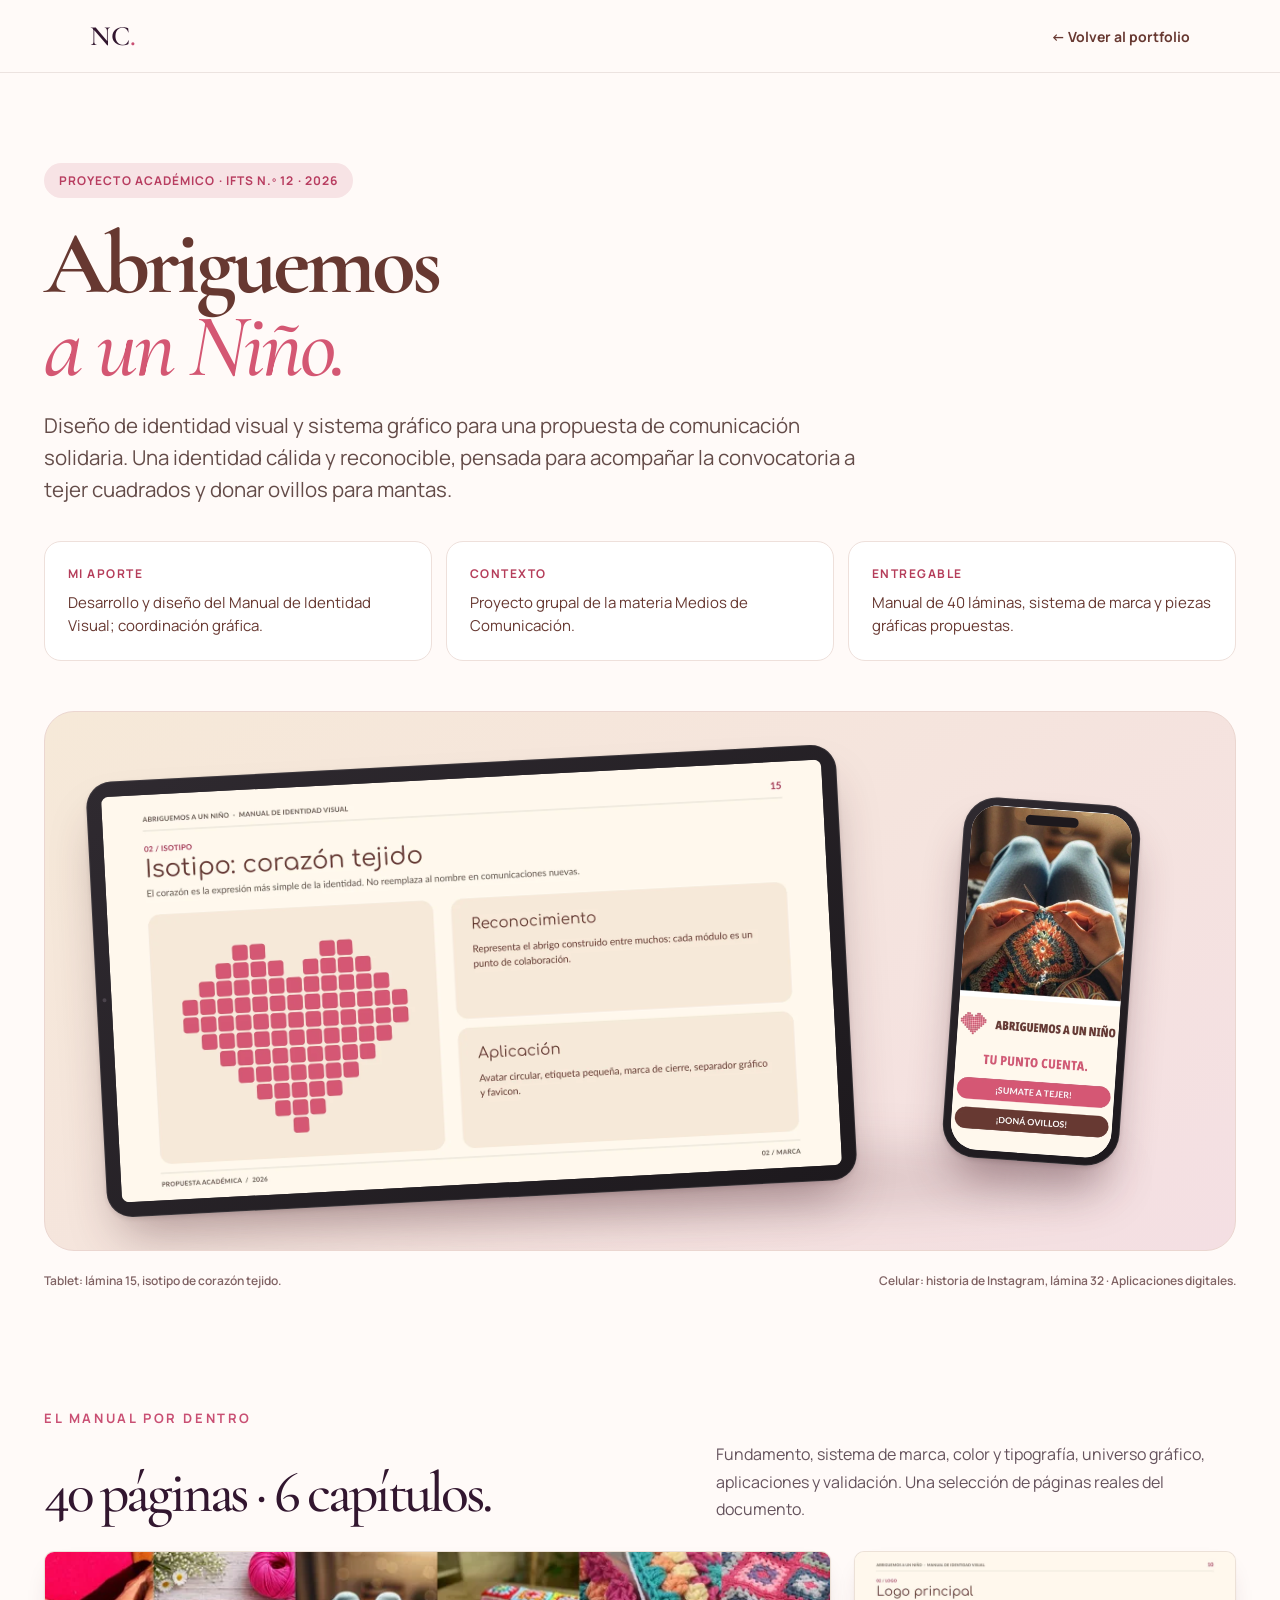
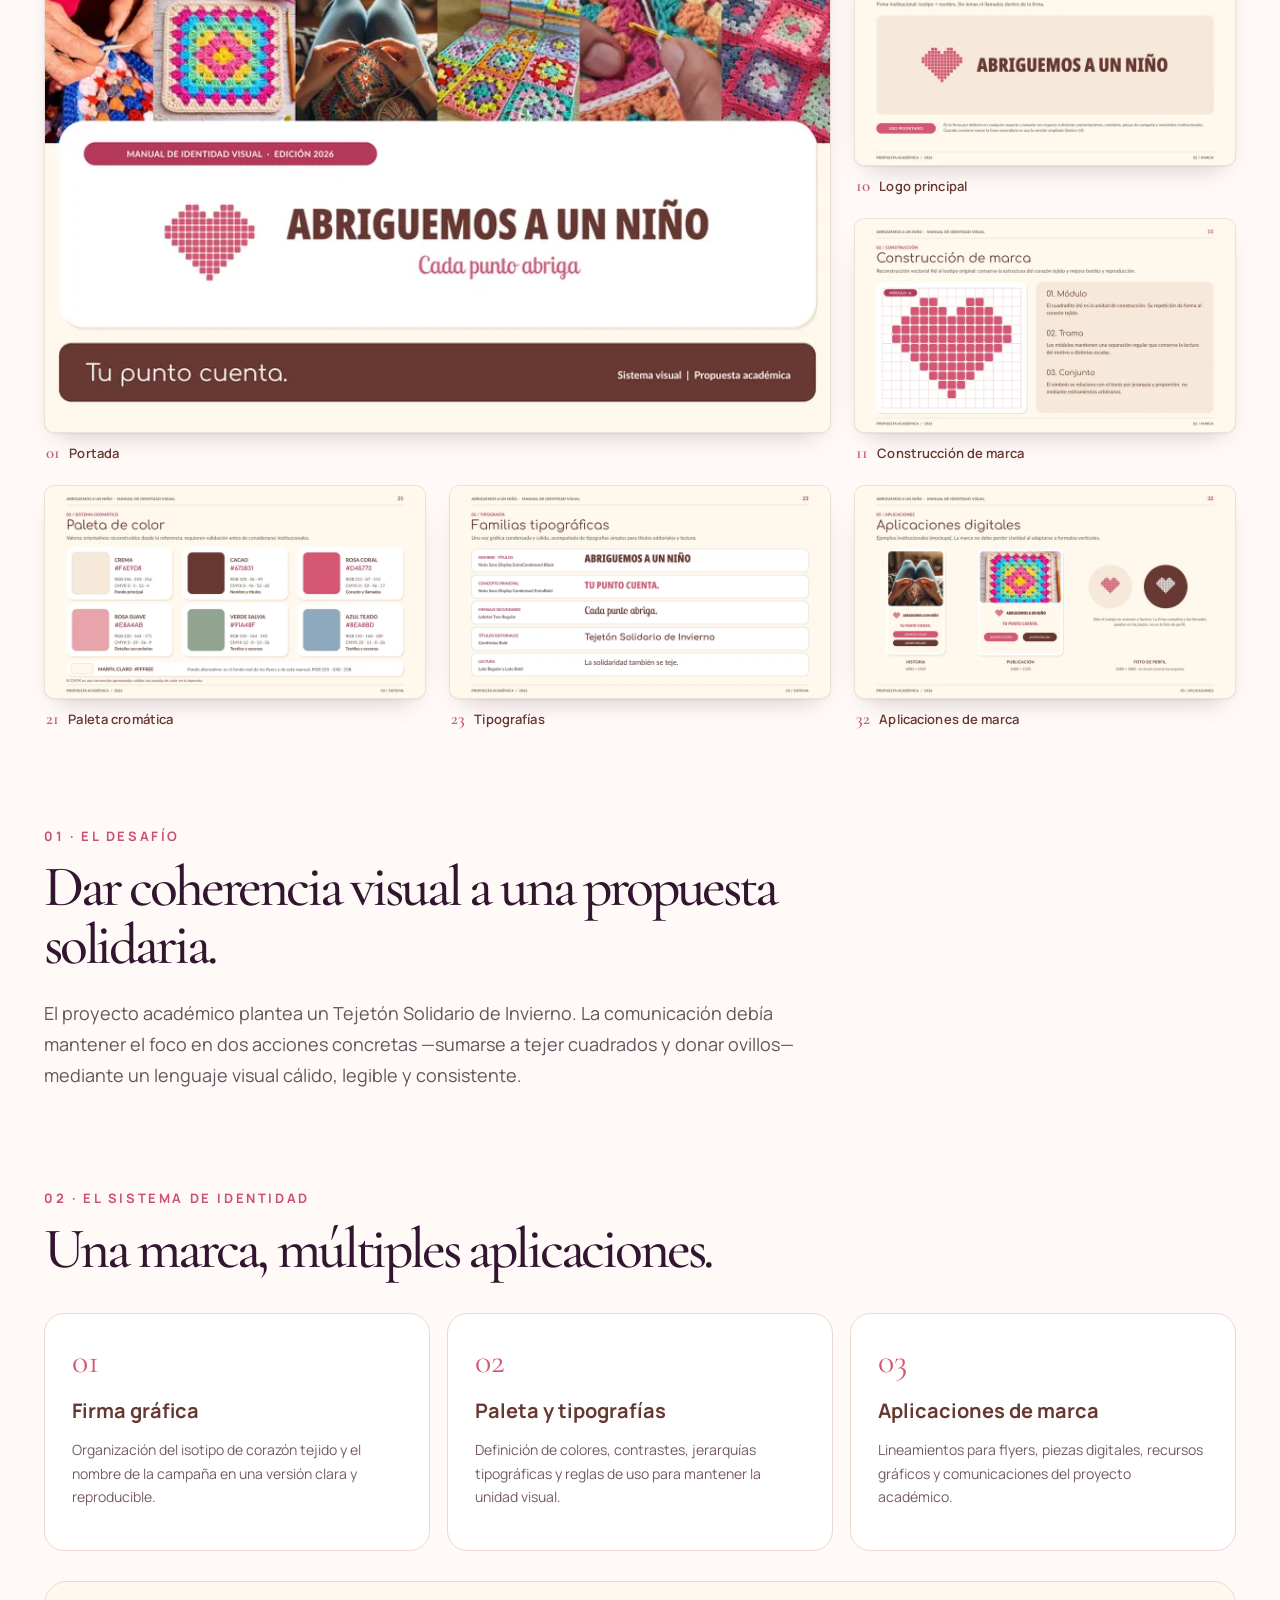
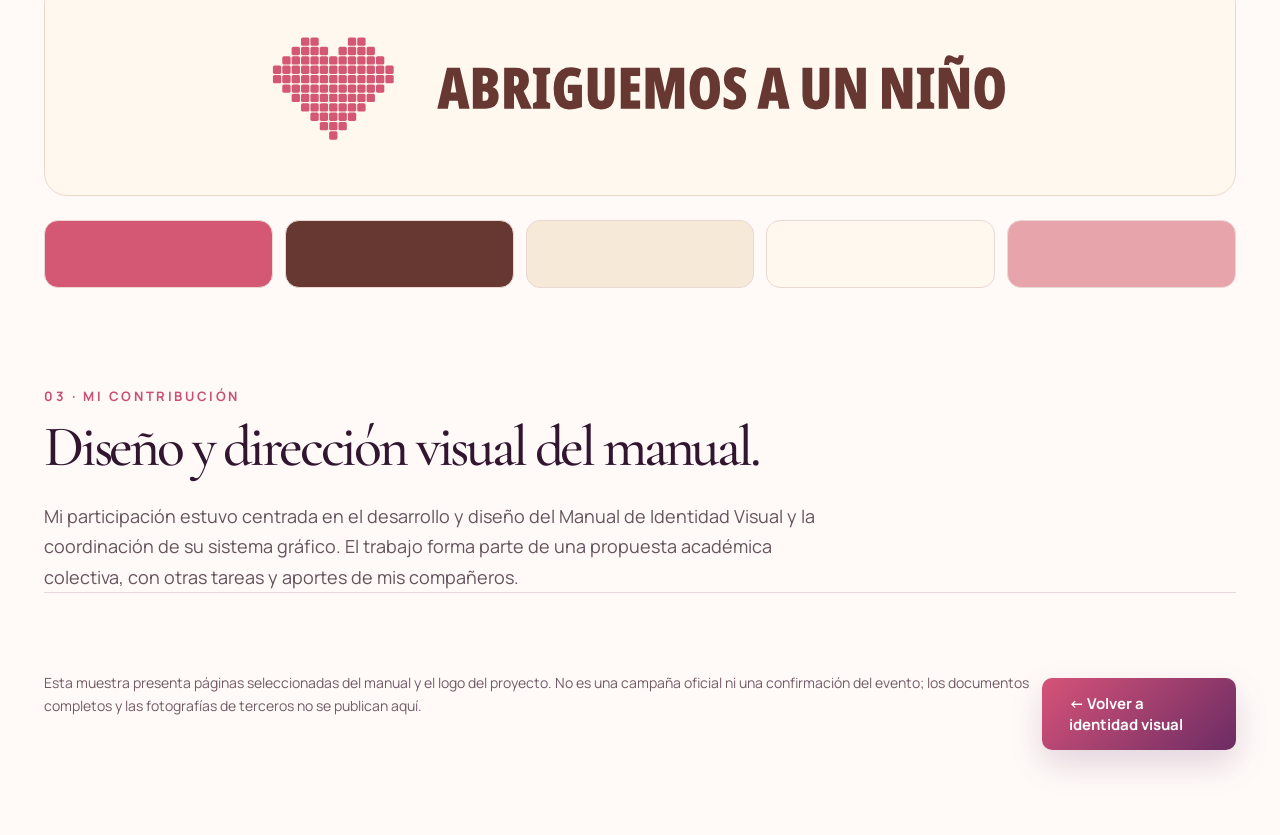
==== commit 531f54e4: "fix: return from brand case study to dedicated identity section" ====
--- a/abriguemos-identidad-visual.html
+++ b/abriguemos-identidad-visual.html
@@ -62,7 +62,7 @@
   </style>
 </head>
 <body>
-  <header class="case-header"><a class="brand" href="index.html#inicio">NC<span>.</span></a><a class="back-link" href="index.html#proyectos">← Volver al portfolio</a></header>
+  <header class="case-header"><a class="brand" href="index.html#inicio">NC<span>.</span></a><a class="back-link" href="index.html#identidad-visual">← Volver al portfolio</a></header>
   <main class="case-main">
     <section class="case-intro">
       <span class="case-chip">PROYECTO ACADÉMICO · IFTS N.º 12 · 2026</span>
@@ -149,7 +149,7 @@
     </section>
     <footer class="case-footer">
       <p>Esta muestra presenta páginas seleccionadas del manual y el logo del proyecto. No es una campaña oficial ni una confirmación del evento; los documentos completos y las fotografías de terceros no se publican aquí.</p>
-      <a href="index.html#proyectos" class="button primary">← Volver a mis proyectos</a>
+      <a href="index.html#identidad-visual" class="button primary">← Volver a identidad visual</a>
     </footer>
   </main>
   <dialog class="abriguemos-lightbox" aria-label="Página del Manual de Identidad Visual">
--- a/styles.css
+++ b/styles.css
@@ -120,7 +120,7 @@
 }
 h2 { font-size: clamp(50px, 6vw, 78px); line-height: .95; }
 h2 em { color: var(--rose); font-weight: 500; }
-.about { display: grid; grid-template-columns: minmax(380px, .75fr) minmax(520px, 1.25fr); gap: clamp(38px, 4vw, 78px); border-top: 1px solid var(--line); background: rgba(255,255,255,.28); }
+.about { display: block; border-top: 1px solid var(--line); background: rgba(255,255,255,.28); }
 .about-copy { max-width: 820px; padding-top: 38px; font-size: 20px; line-height: 1.75; }
 .about-copy p { margin: 0 0 24px; }
 .status { display: inline-flex; align-items: center; gap: 10px; margin-top: 10px; padding: 11px 17px; border-radius: 30px; background: var(--blush); color: var(--plum); font-size: 14px; font-weight: 700; }
@@ -984,3 +984,756 @@
   .abriguemos-lightbox .next { right: 6px; }
   .abriguemos-lightbox .lightbox-close { right: 6px; top: -50px; }
 }
+
+/* Notebook + celular con capturas reales (JN y Olivas).
+   Todo se mide en cqw (ancho de la propia tarjeta), así la composición
+   escala igual en cualquier pantalla y con cualquier tipografía. */
+.project-visual.dv-stage {
+  container-type: inline-size;
+  position: relative;
+  display: block;
+  isolation: isolate;
+  height: auto;
+  padding: 0;
+  overflow: hidden;
+  border-radius: 14px;
+}
+.dv-stage::before {
+  content: "";
+  position: absolute;
+  inset: 0;
+  z-index: -1;
+  background-image:
+    linear-gradient(rgba(255,255,255,.035) 1px, transparent 1px),
+    linear-gradient(90deg, rgba(255,255,255,.035) 1px, transparent 1px);
+  background-size: 5cqw 5cqw;
+  -webkit-mask-image: radial-gradient(ellipse at 50% 45%, #000 25%, transparent 75%);
+          mask-image: radial-gradient(ellipse at 50% 45%, #000 25%, transparent 75%);
+}
+.dv-stage::after {
+  content: "";
+  position: absolute;
+  left: 8%; right: 10%; bottom: 6%;
+  height: 8%;
+  border-radius: 50%;
+  background: rgba(0,0,0,.5);
+  filter: blur(3cqw);
+  z-index: -1;
+}
+.dv-head {
+  position: absolute;
+  top: 5.5cqw;
+  left: 6cqw;
+  right: 5cqw;
+  display: flex;
+  align-items: center;
+  justify-content: space-between;
+  gap: 3cqw;
+  z-index: 4;
+}
+.dv-label {
+  display: inline-flex;
+  align-items: center;
+  gap: 1.4cqw;
+  margin: 0;
+  white-space: nowrap;
+  font: 700 1.75cqw/1 "Manrope", sans-serif;
+  letter-spacing: .16em;
+  text-transform: uppercase;
+}
+.dv-label::before {
+  content: "";
+  width: 4.5cqw;
+  height: 1px;
+  background: currentColor;
+  opacity: .7;
+}
+.dv-laptop {
+  position: absolute;
+  z-index: 1;
+  transition: transform .4s ease;
+}
+.dv-laptop-lid {
+  padding: 1.7cqw 1.7cqw 2.1cqw;
+  border-radius: 1.9cqw 1.9cqw .6cqw .6cqw;
+  background: linear-gradient(160deg, #2c2e34, #16171b);
+  box-shadow: inset 0 0 0 1px rgba(255,255,255,.1), 0 3cqw 5cqw -2cqw rgba(0,0,0,.65);
+}
+.dv-laptop-screen {
+  aspect-ratio: 16 / 10;
+  overflow: hidden;
+  border-radius: .5cqw;
+}
+.dv-laptop-screen img, .dv-phone-screen img {
+  display: block;
+  width: 100%;
+  height: 100%;
+  object-fit: cover;
+  object-position: center top;
+}
+.dv-laptop-base {
+  position: relative;
+  width: 114%;
+  margin-left: -7%;
+  height: 1.7cqw;
+  border-radius: 0 0 2.2cqw 2.2cqw / 0 0 1.6cqw 1.6cqw;
+  background: linear-gradient(180deg, #d9dbe0 0%, #aeb1b8 55%, #7d8089 100%);
+  box-shadow: 0 1.6cqw 3cqw -1cqw rgba(0,0,0,.6);
+}
+.dv-laptop-base::before {
+  content: "";
+  position: absolute;
+  left: 42%; right: 42%; top: 0;
+  height: 40%;
+  border-radius: 0 0 1cqw 1cqw;
+  background: rgba(0,0,0,.18);
+}
+.dv-phone {
+  position: absolute;
+  z-index: 2;
+  aspect-ratio: .49;
+  padding: .9cqw;
+  border-radius: 3.6cqw;
+  background: linear-gradient(160deg, #2c2e34, #16171b);
+  box-shadow: inset 0 0 0 1px rgba(255,255,255,.12), 0 3.5cqw 5cqw -1.5cqw rgba(0,0,0,.75);
+  transition: transform .4s ease;
+}
+.dv-phone::before {
+  content: "";
+  position: absolute;
+  z-index: 2;
+  top: 2cqw;
+  left: 50%;
+  width: 28%;
+  height: 1.2cqw;
+  transform: translateX(-50%);
+  border-radius: 1cqw;
+  background: #111214;
+}
+.dv-phone-screen {
+  width: 100%;
+  height: 100%;
+  overflow: hidden;
+  padding-top: 4.4cqw;
+  border-radius: 2.8cqw;
+}
+@media (hover: hover) {
+  .dv-stage:hover .dv-laptop { transform: translateY(-.7cqw); }
+  .dv-stage:hover .dv-phone { transform: translateY(-1.2cqw); }
+}
+@media (prefers-reduced-motion: reduce) { .dv-laptop, .dv-phone { transition: none; } }
+
+/* JN Soluciones Integrales — azul marino y dorado */
+.project-visual.jn-devices {
+  aspect-ratio: 1402 / 1122;
+}
+.jn-devices .dv-laptop { left: 6%; top: 23.5%; width: 74%; }
+.jn-devices .dv-laptop-screen { background: #0d1b33; }
+.jn-devices .dv-phone { right: 6%; bottom: 8%; width: 22%; }
+.jn-devices .dv-phone-screen { background: #fff; }
+
+/* Olivas de La Rioja — negro, oliva y dorado */
+.project-visual.olivas-devices {
+  aspect-ratio: 1402 / 1122;
+}
+.olivas-devices .dv-laptop { left: 7%; top: 24.5%; width: 73%; }
+.olivas-devices .dv-laptop-screen { background: #111; }
+.olivas-devices .dv-phone { right: 5%; bottom: 6.5%; width: 23.5%; }
+.olivas-devices .dv-phone-screen { background: #121212; }
+.olivas-thumbs {
+  display: flex;
+  gap: 1.5cqw;
+  margin: 0;
+  padding: 0;
+  list-style: none;
+}
+.olivas-thumbs li {
+  width: 8.6cqw;
+  aspect-ratio: 1;
+  overflow: hidden;
+  border-radius: 50%;
+  border: max(1px, .25cqw) solid rgba(200,164,90,.8);
+  box-shadow: 0 1cqw 2.4cqw rgba(0,0,0,.5);
+  background: #111;
+}
+.olivas-thumbs img { display: block; width: 100%; height: 100%; object-fit: cover; }
+
+/* Tarjeta ancha (proyecto que ocupa toda la fila): T&A Tech */
+.project-card.wide-case {
+  grid-column: 1 / -1;
+  min-height: 0;
+  display: grid;
+  grid-template-columns: minmax(0, 1.14fr) minmax(300px, .86fr);
+  grid-template-rows: auto minmax(0, 1fr);
+  column-gap: clamp(30px, 4vw, 68px);
+  row-gap: 8px;
+  padding: clamp(22px, 3vw, 36px);
+}
+.wide-case .project-top { grid-column: 1 / -1; }
+.wide-case .project-visual { grid-column: 1; grid-row: 2; margin: 18px 0 4px; }
+.wide-case-copy { grid-column: 2; grid-row: 2; align-self: center; min-width: 0; padding: 6px 4px; }
+.wide-case-copy h3 { margin: 0 0 10px; }
+.wide-case-subtitle {
+  margin: 0 0 16px;
+  color: #9b445e;
+  font-size: clamp(15px, 1.45vw, 19px);
+  line-height: 1.43;
+  font-weight: 600;
+}
+.wide-case .project-description { max-width: 500px; line-height: 1.65; }
+.wide-case .tags { margin-top: 20px; }
+@media (max-width: 900px) {
+  .project-card.wide-case { grid-template-columns: 1fr; grid-template-rows: auto; }
+  .wide-case .project-top, .wide-case .project-visual, .wide-case-copy { grid-column: 1; grid-row: auto; }
+  .wide-case-copy { padding: 6px 0 0; }
+}
+
+/* T&A Tech */
+.project-visual.tatech-devices { aspect-ratio: 16 / 11; }
+.tatech-devices .dv-laptop { left: 7%; top: 19%; width: 73%; }
+.tatech-devices .dv-laptop-screen { background: #080d19; }
+.tatech-devices .dv-phone { right: 6%; bottom: 7%; width: 21%; }
+.tatech-devices .dv-phone-screen { background: #080d19; }
+
+/* Agenda Interactiva 2027 — producto destacado a lo ancho */
+.agenda-feature {
+  margin-bottom: 24px;
+  display: grid;
+  grid-template-columns: minmax(0, 1.12fr) minmax(300px, .88fr);
+  column-gap: clamp(30px, 4vw, 64px);
+  row-gap: clamp(26px, 3vw, 40px);
+  padding: clamp(22px, 3vw, 36px);
+  border: 1px solid var(--line);
+  border-radius: 20px;
+  background: linear-gradient(125deg, #fffaf8 0%, #fffdfc 55%, #f7eef4 100%);
+}
+.agenda-stage {
+  container-type: inline-size;
+  position: relative;
+  display: block;
+  isolation: isolate;
+  aspect-ratio: 1.32;
+  overflow: hidden;
+  border-radius: 16px;
+  border: 1px solid rgba(108,44,100,.12);
+  background:
+    radial-gradient(ellipse 55% 45% at 30% 25%, rgba(255,255,255,.9), transparent 70%),
+    radial-gradient(ellipse 50% 45% at 85% 90%, rgba(201,79,115,.16), transparent 70%),
+    linear-gradient(150deg, #f8ece6 0%, #f3e1e8 55%, #e9d6e6 100%);
+}
+.agenda-stage::after {
+  content: "";
+  position: absolute;
+  left: 10%; right: 8%; bottom: 8%;
+  height: 8%;
+  border-radius: 50%;
+  background: rgba(80,35,60,.22);
+  filter: blur(3cqw);
+  z-index: -1;
+}
+.agenda-tablet {
+  position: absolute;
+  padding: 1.6cqw;
+  border-radius: 3cqw;
+  background: linear-gradient(150deg, #34303a, #1c1a20);
+  box-shadow: inset 0 0 0 1px rgba(255,255,255,.08), 0 3.5cqw 6cqw -2cqw rgba(70,30,55,.45);
+  transition: transform .4s ease;
+}
+.agenda-tablet-screen {
+  aspect-ratio: 1600 / 1131;
+  overflow: hidden;
+  border-radius: 1.3cqw;
+  background: #fbf6f4;
+}
+.agenda-tablet-screen img { display: block; width: 100%; height: 100%; object-fit: cover; }
+.agenda-tablet-back { left: 6%; top: 8%; width: 58%; transform: rotate(-6deg); opacity: .96; }
+.agenda-tablet-front { right: 5%; bottom: 9%; width: 70%; transform: rotate(3deg); z-index: 2; }
+.agenda-pen {
+  position: absolute;
+  z-index: 3;
+  right: 7%;
+  bottom: 7.5%;
+  width: 32%;
+  height: 1.5cqw;
+  border-radius: 1cqw;
+  background: linear-gradient(180deg, #f5f3f1, #d9d4d0);
+  box-shadow: 0 1cqw 2cqw rgba(70,30,55,.3);
+  transform: rotate(-14deg);
+  transform-origin: right center;
+}
+.agenda-pen::after {
+  content: "";
+  position: absolute;
+  left: -2.4cqw; top: 0;
+  border-style: solid;
+  border-width: .75cqw 2.5cqw .75cqw 0;
+  border-color: transparent #c9c2bd transparent transparent;
+}
+@media (hover: hover) {
+  .agenda-stage:hover .agenda-tablet-front { transform: translateY(-.8cqw) rotate(2deg); }
+  .agenda-stage:hover .agenda-tablet-back { transform: translateY(-.5cqw) rotate(-7deg); }
+}
+.agenda-copy { align-self: center; min-width: 0; }
+.agenda-copy h3 { margin: 0; color: var(--ink); font: 600 clamp(34px, 3.4vw, 50px)/1.02 "Cormorant Garamond", serif; letter-spacing: -.02em; }
+.agenda-subtitle { margin: 12px 0 14px; color: #9b445e; font-size: clamp(15px, 1.35vw, 18px); line-height: 1.45; font-weight: 600; }
+.agenda-copy > p:not(.product-type):not(.agenda-subtitle) { margin: 0; color: #675463; font-size: 15px; line-height: 1.72; }
+.agenda-stats {
+  display: grid;
+  grid-template-columns: repeat(3, minmax(0, 1fr));
+  gap: 10px;
+  margin: 22px 0;
+  padding: 0;
+  list-style: none;
+}
+.agenda-stats li {
+  padding: 14px 12px;
+  border: 1px solid var(--line);
+  border-radius: 14px;
+  background: rgba(255,255,255,.75);
+}
+.agenda-stats strong { display: block; color: var(--rose); font: 600 32px/1 "Cormorant Garamond", serif; }
+.agenda-stats span { display: block; margin-top: 5px; color: var(--muted); font-size: 12px; line-height: 1.35; }
+.agenda-gallery { grid-column: 1 / -1; min-width: 0; padding-top: clamp(22px, 2.6vw, 32px); border-top: 1px solid var(--line); }
+.agenda-gallery-title { margin: 0 0 16px; color: var(--rose); font-size: 11px; font-weight: 700; letter-spacing: .14em; text-transform: uppercase; }
+.agenda-gallery ol {
+  display: grid;
+  grid-template-columns: repeat(5, minmax(0, 1fr));
+  gap: clamp(12px, 1.5vw, 20px);
+  margin: 0;
+  padding: 0;
+  list-style: none;
+}
+.agenda-gallery li { min-width: 0; }
+.agenda-gallery a {
+  display: block;
+  aspect-ratio: 1600 / 1131;
+  overflow: hidden;
+  border-radius: 9px;
+  border: 1px solid rgba(108,44,100,.12);
+  background: #fbf6f4;
+  box-shadow: 0 1px 2px rgba(80,35,60,.06), 0 12px 24px -14px rgba(80,35,60,.35);
+  transition: transform .3s ease, box-shadow .3s ease;
+}
+.agenda-gallery img { display: block; width: 100%; height: 100%; object-fit: cover; }
+.agenda-gallery li p { margin: 10px 2px 0; color: var(--ink); font-size: 13px; font-weight: 600; }
+.agenda-gallery a:focus-visible, .agenda-stage:focus-visible { outline: 2px solid var(--rose); outline-offset: 3px; }
+@media (hover: hover) {
+  .agenda-gallery a:hover { transform: translateY(-4px); box-shadow: 0 1px 2px rgba(80,35,60,.06), 0 20px 30px -14px rgba(80,35,60,.4); }
+}
+@media (max-width: 900px) {
+  .agenda-feature { grid-template-columns: 1fr; }
+  .agenda-gallery ol { grid-template-columns: repeat(3, minmax(0, 1fr)); }
+}
+@media (max-width: 640px) {
+  .agenda-feature { padding: 19px; }
+  .agenda-gallery ol {
+    display: flex;
+    overflow-x: auto;
+    scroll-snap-type: x mandatory;
+    gap: 12px;
+    margin: 0 -19px;
+    padding: 4px 19px 14px;
+    scrollbar-width: none;
+  }
+  .agenda-gallery ol::-webkit-scrollbar { display: none; }
+  .agenda-gallery li { flex: 0 0 72%; scroll-snap-align: start; }
+  .agenda-stats strong { font-size: 27px; }
+}
+@media (prefers-reduced-motion: reduce) { .agenda-tablet, .agenda-gallery a { transition: none; } }
+
+/* Escenario común para todos los proyectos: los colores de cada marca quedan
+   dentro de las pantallas; alrededor, siempre la paleta del portfolio. */
+.project-visual.dv-stage {
+  background:
+    radial-gradient(ellipse 55% 50% at 22% 18%, rgba(255,255,255,.95), transparent 70%),
+    radial-gradient(ellipse 50% 45% at 88% 92%, rgba(201,79,115,.20), transparent 70%),
+    radial-gradient(ellipse 45% 40% at 8% 95%, rgba(108,44,100,.12), transparent 70%),
+    linear-gradient(150deg, #fbf1ee 0%, #f5e4ea 55%, #ecd9e6 100%) !important;
+  border: 1px solid rgba(108,44,100,.12);
+}
+.dv-stage::before {
+  background-image:
+    linear-gradient(rgba(108,44,100,.05) 1px, transparent 1px),
+    linear-gradient(90deg, rgba(108,44,100,.05) 1px, transparent 1px);
+}
+.dv-stage::after { background: rgba(90,35,77,.28); }
+.dv-stage .dv-label { color: var(--rose); }
+.dv-stage .dv-label::before { background: var(--rose); }
+.tatech-devices .dv-label { background: none; -webkit-background-clip: border-box; background-clip: border-box; color: var(--rose); }
+.dv-laptop-lid, .dv-phone { background: linear-gradient(160deg, #3a3340, #1f1b23); }
+.olivas-thumbs li { border-color: rgba(255,255,255,.95); box-shadow: 0 1cqw 2.4cqw rgba(90,35,77,.25); }
+
+/* Chuli Facturador */
+.project-visual.chuli-devices { aspect-ratio: 1402 / 1122; }
+.chuli-devices .dv-laptop { left: 6%; top: 22%; width: 74%; }
+.chuli-devices .dv-laptop-screen, .chuli-devices .dv-phone-screen { background: #fff; }
+.chuli-devices .dv-phone { right: 6%; bottom: 8%; width: 22%; }
+
+/* Paleta de la marca de cada proyecto */
+.brand-palette {
+  display: flex;
+  align-items: center;
+  gap: 12px;
+  margin: 0 0 16px;
+}
+.brand-palette span {
+  color: var(--muted);
+  font-size: 11px;
+  font-weight: 700;
+  letter-spacing: .12em;
+  text-transform: uppercase;
+}
+.brand-palette div { display: flex; }
+.brand-palette i {
+  display: block;
+  width: 22px;
+  height: 22px;
+  margin-left: -5px;
+  border-radius: 50%;
+  background: var(--c);
+  border: 2px solid #fff;
+  box-shadow: 0 0 0 1px rgba(108,44,100,.14);
+}
+.brand-palette i:first-child { margin-left: 0; }
+
+/* Proyectos en dos columnas parejas en pantallas anchas */
+@media (min-width: 901px) {
+  .project-grid { grid-template-columns: repeat(2, minmax(0, 1fr)); }
+}
+
+/* TuPlannersNC: la tienda como vitrina de la marca */
+.brand-intro.brand-web {
+  display: grid;
+  grid-template-columns: minmax(0, 1.05fr) minmax(300px, .95fr);
+  align-items: center;
+  gap: clamp(28px, 4vw, 60px);
+  padding: clamp(22px, 3vw, 36px);
+}
+.project-visual.tuplanners-devices { aspect-ratio: 1402 / 1122; height: auto; margin: 0; }
+.tuplanners-devices .dv-laptop { left: 6%; top: 21%; width: 74%; }
+.tuplanners-devices .dv-laptop-screen, .tuplanners-devices .dv-phone-screen { background: #fff; }
+.tuplanners-devices .dv-phone { right: 6%; bottom: 8%; width: 22%; }
+.tuplanners-devices .dv-label { text-transform: none; letter-spacing: .08em; }
+.brand-web-copy { min-width: 0; }
+.brand-web-copy h3 { margin: 0 0 16px; }
+.brand-web-copy > p:not(.brand-label) { margin: 0 0 14px; color: #675463; font-size: 15.5px; line-height: 1.72; }
+.brand-web-copy .tags { margin: 18px 0 22px; }
+.brand-web .brand-actions { white-space: nowrap; }
+@media (max-width: 900px) {
+  .brand-intro.brand-web { grid-template-columns: 1fr; }
+  .brand-web .brand-actions { grid-column: auto; }
+}
+@media (max-width: 680px) {
+  .brand-intro.brand-web { padding: 19px; }
+}
+
+/* Tarjeta ancha invertida (texto a la izquierda) y Pollo Gourmet */
+@media (min-width: 901px) {
+  .project-card.wide-reverse { grid-template-columns: minmax(300px, .86fr) minmax(0, 1.14fr); }
+  .wide-reverse .project-visual { grid-column: 2; }
+  .wide-reverse .wide-case-copy { grid-column: 1; }
+}
+.project-visual.pollo-devices { aspect-ratio: 16 / 11; }
+.pollo-devices .dv-laptop { left: 7%; top: 19%; width: 73%; }
+.pollo-devices .dv-laptop-screen, .pollo-devices .dv-phone-screen { background: #fff; }
+.pollo-devices .dv-phone { right: 6%; bottom: 7%; width: 21%; }
+.wide-case .private-project { margin-top: 18px; }
+
+
+/* ============================================
+   Portfolio 2026 — navegación, casos de estudio,
+   accesibilidad y experiencia móvil
+   ============================================ */
+:root { color-scheme: light; }
+html { scroll-padding-top: 28px; }
+section[id], article[id] { scroll-margin-top: 30px; }
+.skip-link {
+  position: fixed; left: 18px; top: -100px; z-index: 999;
+  padding: 12px 18px; border-radius: 10px; color: #fff; background: var(--plum);
+}
+.skip-link:focus { top: 12px; }
+:where(a,button,summary):focus-visible {
+  outline: 3px solid var(--rose);
+  outline-offset: 4px;
+}
+.site-header { position: relative; z-index: 20; }
+.site-header nav a[aria-current="page"] { color: var(--rose); }
+.mobile-nav { display: none; }
+.hero-cta-note { margin-top: 15px; font-size: 13px; color: var(--muted); }
+.hero-cta-note a { font-weight: 700; color: var(--plum); text-decoration: underline; text-underline-offset: 4px; }
+.hero-detail { max-width: 690px; }
+.hero .hero-actions .cv-button { background: rgba(255,255,255,.82); }
+.hero .hero-actions .cv-button:hover { box-shadow: 0 10px 24px rgba(108,44,100,.12); }
+
+/* Mi experiencia en procesos y negocio complementa el trabajo técnico. */
+.about { padding-top: clamp(55px,6vw,90px); padding-bottom: clamp(55px,6vw,90px); border-top: 1px solid var(--line); }
+/* Ajuste definitivo de Mi recorrido: el grid va dentro, no en la sección exterior. */
+.about-wrap {
+  display: grid;
+  width: 100%;
+  max-width: 1240px;
+  margin-inline: auto;
+  grid-template-columns: minmax(0, 1fr) minmax(0, 1fr);
+  gap: clamp(40px, 6vw, 100px);
+  align-items: start;
+}
+.about-wrap > div { min-width: 0; }
+.about h2 {
+  max-width: 620px;
+  font-size: clamp(49px, 4.6vw, 74px);
+  line-height: 1.03;
+  overflow-wrap: normal;
+}
+.about-copy {
+  max-width: none;
+  padding-top: 9px;
+}
+.about-copy p {
+  color: #675463;
+  font-size: clamp(15px, 1.1vw, 17px);
+  line-height: 1.78;
+  margin: 0 0 20px;
+  max-width: 66ch;
+}
+.about-highlights { display: flex; gap: 9px; flex-wrap: wrap; margin-top: 24px; }
+.about-highlights span { padding: 10px 13px; background: #fff; border: 1px solid var(--line); color: var(--plum); border-radius: 50px; font-weight: 700; font-size: 12px; }
+
+/* Mini-resúmenes orientados a decisiones de software, no solo tecnologías. */
+.case-preview {
+  margin: 14px 0 16px; padding: 16px 18px; border-radius: 13px;
+  border: 1px solid rgba(108,44,100,.14); background: rgba(255,255,255,.68);
+}
+.case-preview strong { display: block; color: var(--plum); margin-bottom: 5px; font-size: 12px; letter-spacing: .03em; }
+.case-preview p { margin: 0 0 11px; font-size: 13px; line-height: 1.6; color: #594653; }
+.case-preview p:last-child { margin-bottom: 0; }
+.project-links { flex-wrap: wrap; align-items: center; }
+.project-links a, .private-project a { text-decoration: underline; text-underline-offset: 3px; }
+.private-project a { color: var(--plum); }
+.project-links a:focus-visible, .product-link:focus-visible { border-radius: 4px; }
+.section-cta { margin-top: 35px; display: flex; justify-content: center; gap: 14px; flex-wrap: wrap; }
+.section-cta .button { display: inline-flex; justify-content: center; text-align: center; }
+.section-intro-link { display: inline-block; margin-top: 14px; color: var(--plum); font-size: 14px; font-weight: 700; text-decoration: underline; text-underline-offset: 4px; }
+
+/* Página de casos de estudio: lectura cómoda y mockups reales. */
+.casepage-wrap { width: min(100% - 44px, 1130px); margin: auto; }
+.casepage-header { display: flex; justify-content: space-between; align-items: center; padding: 24px 0; gap: 18px; border-bottom: 1px solid var(--line); }
+.casepage-header a { color: var(--plum); font-weight: 700; }
+.casepage-intro { padding: 65px 0 45px; }
+.casepage-intro h1 { font: 500 clamp(56px,8vw,100px)/.95 "Cormorant Garamond",serif; letter-spacing: -.045em; color: var(--ink); max-width: 900px; margin: 12px 0 20px; }
+.casepage-intro p { max-width: 800px; font-size: 18px; color: #675463; line-height: 1.7; }
+.casepage-nav { display: flex; flex-wrap: wrap; gap: 10px; padding-bottom: 25px; }
+.casepage-nav a { border: 1px solid var(--line); background: #fff; color: var(--plum); padding: 11px 16px; border-radius: 50px; font-size: 13px; font-weight: 700; }
+.case-detail { display: grid; grid-template-columns: minmax(0,1fr) minmax(0,1.1fr); gap: clamp(24px,4vw,70px); margin: 20px 0; padding: 45px 0 62px; border-top: 1px solid var(--line); }
+.case-detail h2 { font-size: clamp(43px,5vw,66px); margin: 0 0 12px; }
+.case-detail .case-lead { font-size: 17px; font-weight: 600; color: #70465f; line-height: 1.6; }
+.case-detail h3 { margin: 20px 0 6px; font-size: 13px; letter-spacing: .08em; text-transform: uppercase; color: var(--rose); }
+.case-detail p, .case-detail li { font-size: 15px; line-height: 1.75; color: #675463; }
+.case-detail ul { padding-left: 20px; }
+.case-detail img { display: block; width: 100%; height: auto; object-fit: contain; border-radius: 18px; background: #f5e6e8; border: 1px solid var(--line); }
+.case-detail .project-links { margin-top: 18px; }
+.case-detail .tags { margin-top: 16px; }
+.case-note { font-size: 12px !important; color: var(--muted) !important; }
+.casepage-footer { padding: 28px 0 50px; border-top: 1px solid var(--line); font-size: 13px; color: var(--muted); }
+@media (max-width: 980px) {
+  .about-wrap { grid-template-columns: 1fr; gap: 20px; }
+  .about h2 { max-width: 720px; }
+  .about-copy { padding-top: 0; }
+  .about-copy p { max-width: 70ch; }
+}
+@media (max-width: 900px) {
+  .case-detail { grid-template-columns: 1fr; }
+}
+@media (max-width: 680px) {
+  .site-header > nav { display: none; }
+  .mobile-nav { display: block; position: relative; }
+  .mobile-nav summary { list-style: none; cursor: pointer; padding: 11px 14px; border: 1px solid var(--line); border-radius: 10px; background: #fff; font-size: 14px; font-weight: 700; color: var(--plum); }
+  .mobile-nav summary::-webkit-details-marker { display: none; }
+  .mobile-nav nav {
+    display: grid; position: absolute; top: calc(100% + 9px); right: 0;
+    width: min(80vw, 290px); gap: 0; padding: 9px; border: 1px solid var(--line);
+    border-radius: 14px; background: #fff; box-shadow: 0 18px 38px rgba(56,20,48,.2);
+  }
+  .mobile-nav nav a { display: block !important; border: 0; padding: 13px 14px; border-radius: 9px; font-size: 14px; }
+  .mobile-nav nav a:hover { background: var(--blush); }
+  .about h2 { font-size: clamp(44px, 11vw, 60px); line-height: 1.05; }
+  .about-copy p { font-size: 15px; line-height: 1.75; }
+  .about-wrap { gap: 24px; }
+  .data-art { max-width: 100%; width: 100%; overflow: visible; }
+  .hero .hero-actions { flex-direction: column; }
+  .casepage-intro { padding-top: 45px; }
+  .case-detail { padding: 30px 0 45px; }
+  .section-cta .button { width: 100%; }
+}
+@media (prefers-reduced-motion: reduce) {
+  *, *::before, *::after { scroll-behavior: auto !important; animation-duration: .01ms !important; transition-duration: .01ms !important; }
+}
+
+
+/* ===========================================================
+   Jerarquía editorial: selección de trabajos y proyectos propios
+   =========================================================== */
+.selection {
+  border-top: 1px solid var(--line);
+  padding-top: clamp(62px,6vw,92px);
+  padding-bottom: clamp(70px,7vw,105px);
+  background: linear-gradient(180deg,#fffaf9 0%,#fdf4f6 100%);
+}
+.selection-heading,
+.brand-section-heading {
+  max-width: 1370px;
+  margin-inline: auto;
+}
+.selection-heading {
+  display: flex;
+  justify-content: space-between;
+  align-items: end;
+  gap: clamp(25px,5vw,75px);
+  margin-bottom: 34px;
+}
+.selection-heading h2 { max-width: 700px; font-size: clamp(49px,5vw,72px); }
+.selection-heading > p {
+  margin: 0;
+  max-width: 420px;
+  color: var(--muted);
+  font-size: 16px;
+  line-height: 1.7;
+}
+.selection-grid {
+  display: grid;
+  grid-template-columns: repeat(3,minmax(0,1fr));
+  gap: clamp(14px,1.7vw,25px);
+  max-width: 1370px;
+  margin: 0 auto;
+}
+.selection-card {
+  min-width: 0;
+  display: flex;
+  flex-direction: column;
+  overflow: hidden;
+  border: 1px solid rgba(108,44,100,.17);
+  border-radius: 22px;
+  background: #fffdfc;
+  box-shadow: 0 16px 50px rgba(90,35,77,.045);
+  transition: transform .25s ease, box-shadow .25s ease, border-color .25s ease;
+}
+.selection-card-product { border-color: rgba(201,79,115,.4); background: #fffafb; }
+.selection-image {
+  height: auto;
+  aspect-ratio: 16/10;
+  margin: 16px 16px 0;
+  overflow: hidden;
+  display: grid;
+  place-items: center;
+  border-radius: 14px;
+  background: linear-gradient(145deg,#fff4f6,#f4e3eb);
+  border: 1px solid rgba(108,44,100,.07);
+}
+.selection-image img {
+  display: block;
+  width: 100%;
+  height: 100%;
+  object-fit: contain;
+  transition: transform .32s ease;
+}
+.selection-copy {
+  padding: 24px clamp(20px,2.2vw,33px) 26px;
+  display: flex;
+  flex: 1;
+  flex-direction: column;
+  align-items: flex-start;
+}
+.selection-label {
+  color: #b84b72;
+  text-transform: uppercase;
+  font-size: 10px;
+  letter-spacing: .15em;
+  font-weight: 700;
+}
+.selection-copy h3 {
+  margin: 12px 0 12px;
+  font: 600 clamp(31px,2.9vw,42px)/1.05 "Cormorant Garamond",serif;
+  letter-spacing: -.02em;
+  color: var(--ink);
+}
+.selection-copy p {
+  margin: 0 0 22px;
+  color: #675463;
+  font-size: 14px;
+  line-height: 1.75;
+}
+.selection-link {
+  margin-top: auto;
+  display: inline-flex;
+  align-items: center;
+  gap: 9px;
+  color: var(--plum);
+  font-size: 13px;
+  line-height: 1.5;
+  font-weight: 700;
+}
+.selection-link [aria-hidden] { font-size: 17px; }
+@media (hover:hover) {
+  .selection-card:hover { transform: translateY(-5px); box-shadow: 0 26px 52px rgba(90,35,77,.12); border-color: var(--rose); }
+  .selection-card:hover .selection-image img { transform: scale(1.025); }
+}
+.selection-card:focus-visible { outline-offset: 5px; }
+.own-products { border-top: 0; }
+.product-subheading {
+  display: grid;
+  grid-template-columns: minmax(0,1fr) minmax(0,.7fr);
+  gap: clamp(25px,5vw,80px);
+  align-items: end;
+  margin: clamp(45px,6vw,80px) 0 28px;
+  padding-top: clamp(30px,4vw,55px);
+  border-top: 1px solid var(--line);
+}
+.product-subheading h3 {
+  margin: 9px 0 0;
+  color: var(--ink);
+  font: 500 clamp(38px,4.4vw,61px)/1.04 "Cormorant Garamond",serif;
+  letter-spacing: -.035em;
+}
+.product-subheading h3 em { color: var(--rose); font-weight: 500; }
+.product-subheading > p { margin: 0; color: var(--muted); font-size: 16px; line-height: 1.7; }
+.brand-case-section {
+  border-top: 1px solid var(--line);
+  background:
+    radial-gradient(ellipse at 90% 0,rgba(232,166,184,.2),transparent 48%),
+    #fffaf9;
+}
+.brand-feature-grid {
+  display: grid;
+  grid-template-columns: minmax(0,1fr);
+  max-width: 1370px;
+  margin-inline: auto;
+}
+.brand-case-section .abriguemos-case-study {
+  width: 100%;
+  min-width: 0;
+  margin: 0;
+  box-shadow: 0 22px 60px rgba(90,35,77,.065);
+}
+@media (max-width: 1070px) {
+  .selection-grid { grid-template-columns: repeat(2,minmax(0,1fr)); }
+  .selection-card-product { grid-column: 1 / -1; display: grid; grid-template-columns: minmax(0,1.04fr) minmax(0,.96fr); align-items: center; }
+  .selection-card-product .selection-image { margin: 16px; }
+}
+@media (max-width: 900px) {
+  .selection-heading { display: block; }
+  .selection-heading > p { margin-top: 18px; max-width: 690px; }
+  .product-subheading { grid-template-columns: 1fr; gap: 12px; }
+}
+@media (max-width: 680px) {
+  .selection { padding-top: 58px; padding-bottom: 68px; }
+  .selection-grid { grid-template-columns: 1fr; gap: 16px; }
+  .selection-card-product { display: flex; grid-column: auto; }
+  .selection-card-product .selection-image { margin: 14px 14px 0; }
+  .selection-image { margin: 14px 14px 0; }
+  .selection-copy { padding: 20px 20px 23px; }
+  .selection-copy h3 { font-size: 37px; }
+  .selection-heading h2 { font-size: clamp(45px,12vw,60px); }
+  .brand-case-section .abriguemos-case-study { box-shadow: 0 15px 38px rgba(90,35,77,.06); }
+}
+@media (prefers-reduced-motion: reduce) {
+  .selection-card, .selection-image img { transition: none; }
+}
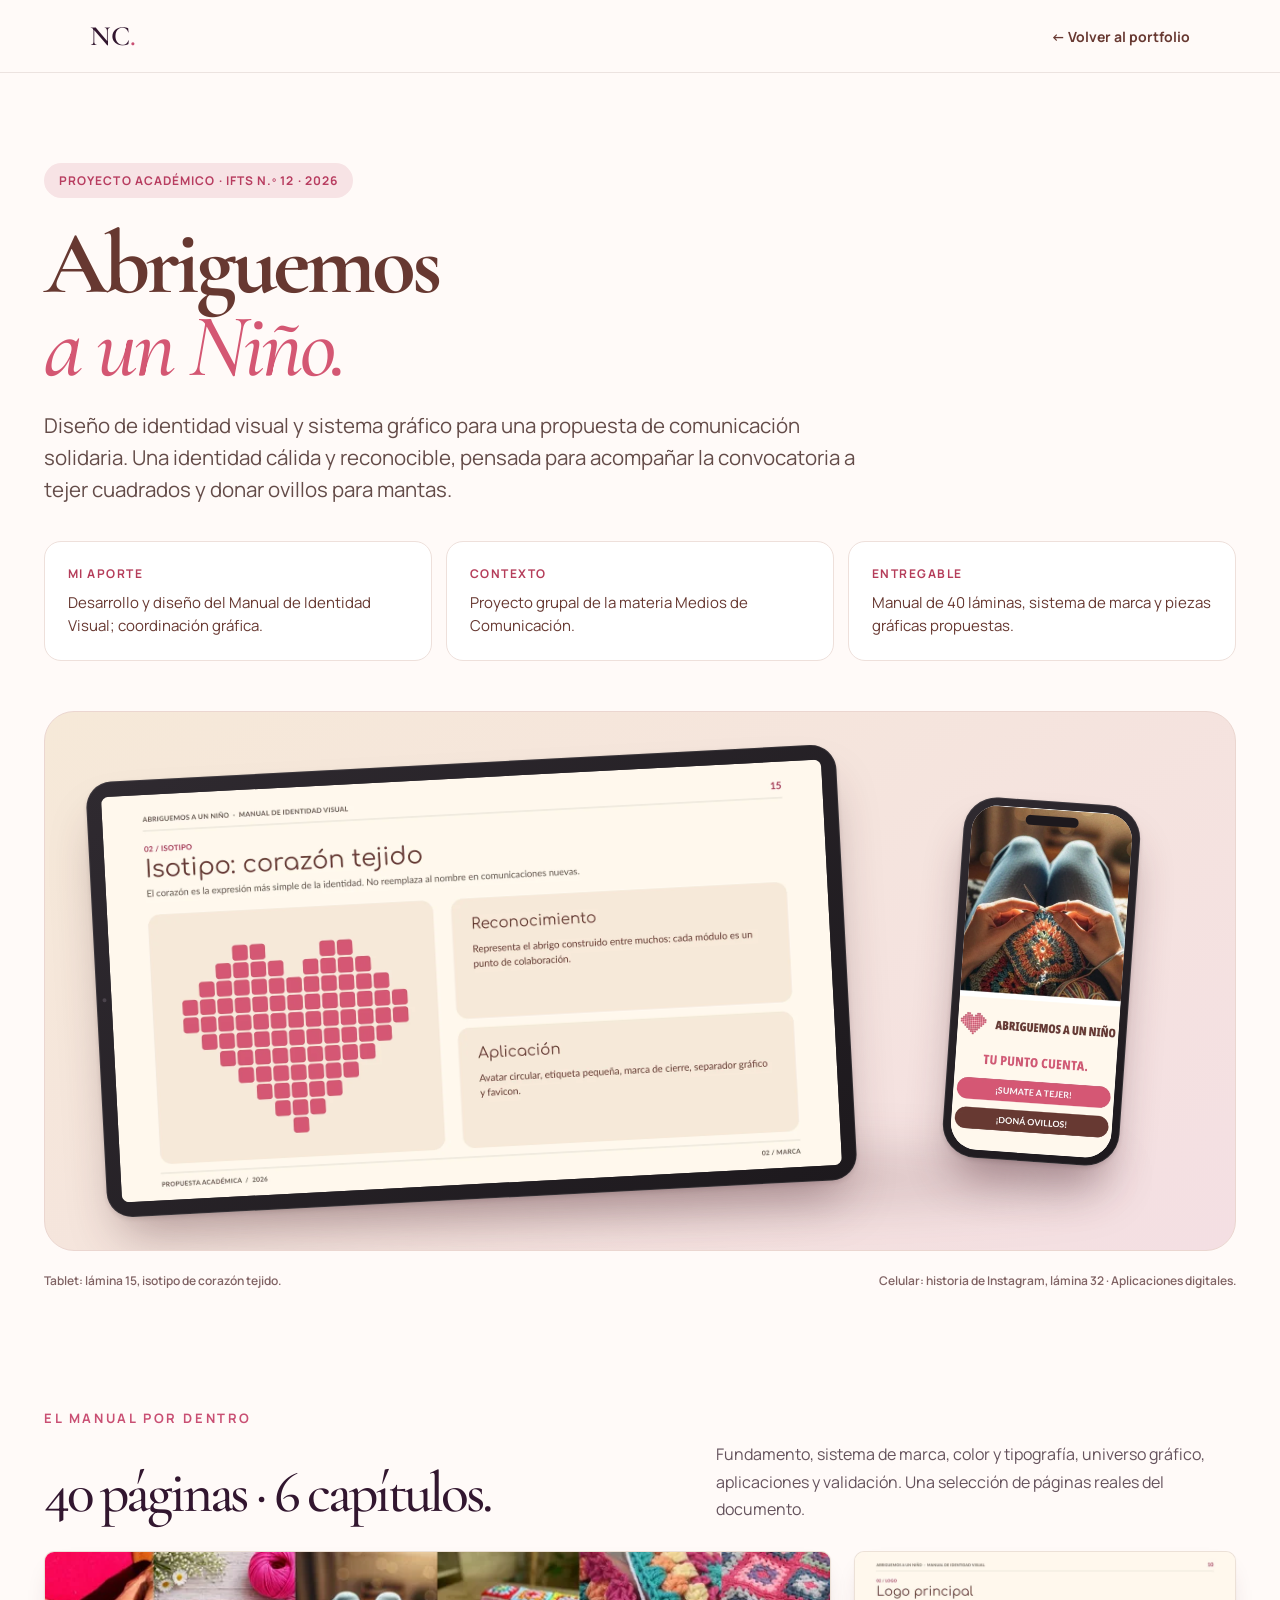
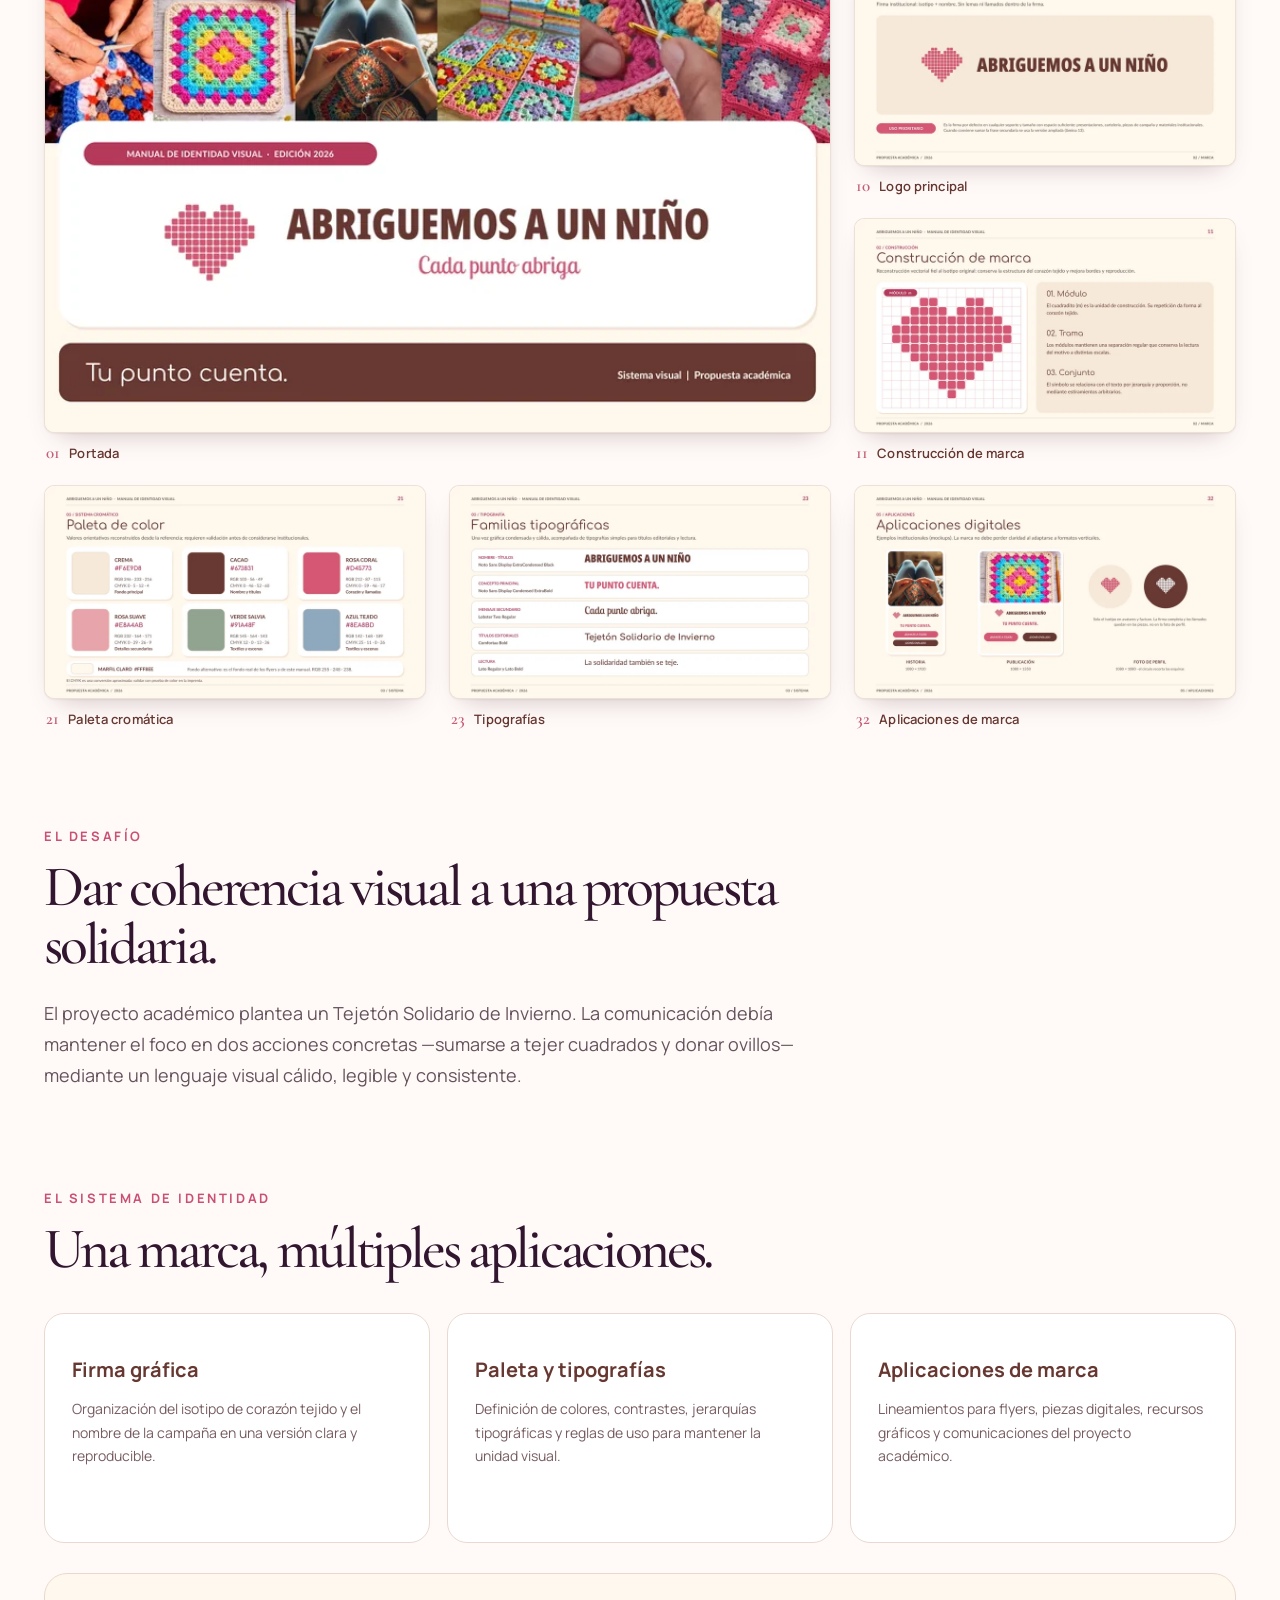
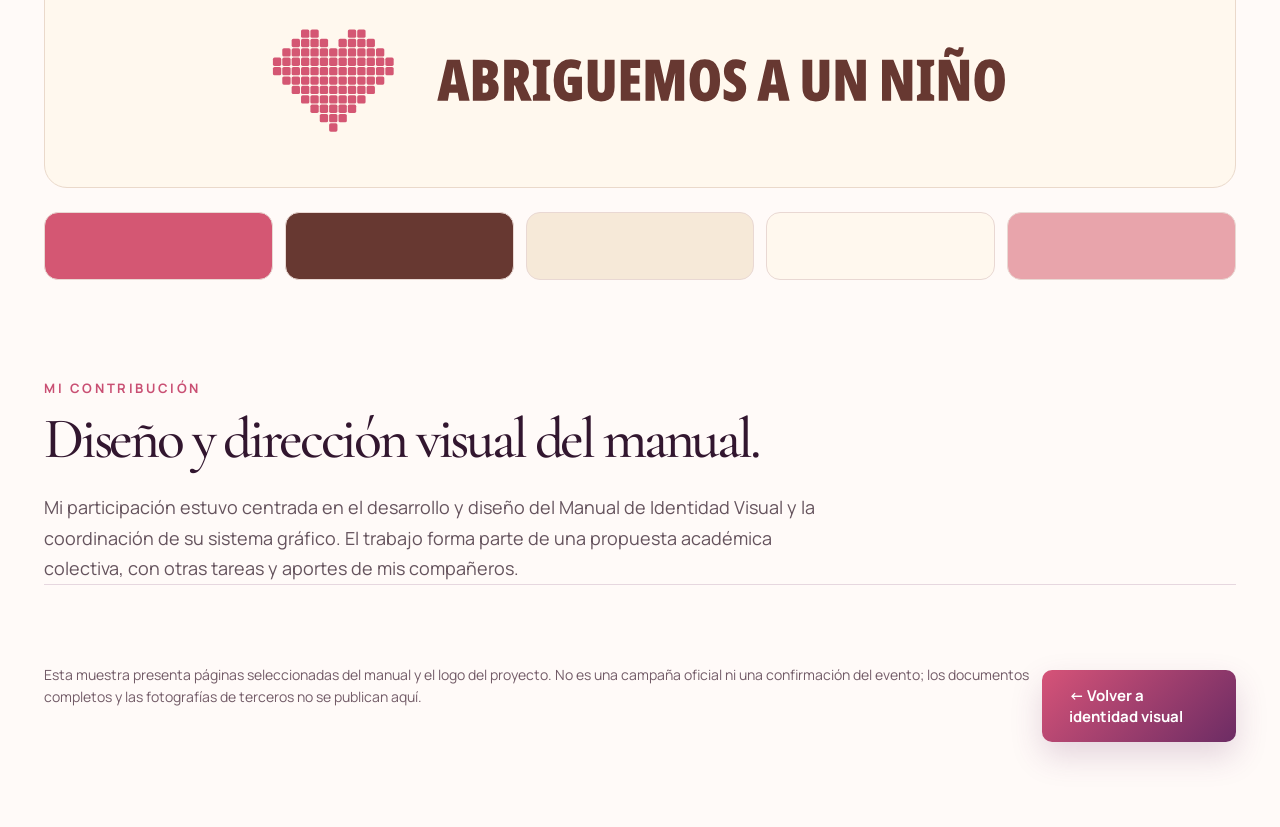
==== commit 1b313f3b: "Portfolio: quita numeraciones decorativas, corrige el mockup 2027, completa el menú de escritorio y " ====
--- a/abriguemos-identidad-visual.html
+++ b/abriguemos-identidad-visual.html
@@ -127,23 +127,23 @@
             </ol>
     </section>
     <section class="case-section">
-      <p class="section-kicker">01 · El desafío</p>
+      <p class="section-kicker">El desafío</p>
       <h2>Dar coherencia visual a una propuesta solidaria.</h2>
       <p class="lead">El proyecto académico plantea un Tejetón Solidario de Invierno. La comunicación debía mantener el foco en dos acciones concretas —sumarse a tejer cuadrados y donar ovillos— mediante un lenguaje visual cálido, legible y consistente.</p>
     </section>
     <section class="case-section">
-      <p class="section-kicker">02 · El sistema de identidad</p>
+      <p class="section-kicker">El sistema de identidad</p>
       <h2>Una marca, múltiples aplicaciones.</h2>
       <div class="case-grid">
-        <div class="case-card"><span class="num">01</span><h3>Firma gráfica</h3><p>Organización del isotipo de corazón tejido y el nombre de la campaña en una versión clara y reproducible.</p></div>
-        <div class="case-card"><span class="num">02</span><h3>Paleta y tipografías</h3><p>Definición de colores, contrastes, jerarquías tipográficas y reglas de uso para mantener la unidad visual.</p></div>
-        <div class="case-card"><span class="num">03</span><h3>Aplicaciones de marca</h3><p>Lineamientos para flyers, piezas digitales, recursos gráficos y comunicaciones del proyecto académico.</p></div>
+        <div class="case-card"><h3>Firma gráfica</h3><p>Organización del isotipo de corazón tejido y el nombre de la campaña en una versión clara y reproducible.</p></div>
+        <div class="case-card"><h3>Paleta y tipografías</h3><p>Definición de colores, contrastes, jerarquías tipográficas y reglas de uso para mantener la unidad visual.</p></div>
+        <div class="case-card"><h3>Aplicaciones de marca</h3><p>Lineamientos para flyers, piezas digitales, recursos gráficos y comunicaciones del proyecto académico.</p></div>
       </div>
       <div class="case-brand-strip"><img src="assets/projects/abriguemos-logo.svg" alt="Logo original de Abriguemos a un Niño: corazón de cuadrados rosa y nombre en color cacao"></div>
       <div class="case-palette" aria-label="Paleta cromática principal y complementaria"><span title="Rosa coral"></span><span title="Cacao"></span><span title="Crema"></span><span title="Marfil"></span><span title="Rosa suave"></span></div>
     </section>
     <section class="case-section">
-      <p class="section-kicker">03 · Mi contribución</p>
+      <p class="section-kicker">Mi contribución</p>
       <h2>Diseño y dirección visual del manual.</h2>
       <p class="lead">Mi participación estuvo centrada en el desarrollo y diseño del Manual de Identidad Visual y la coordinación de su sistema gráfico. El trabajo forma parte de una propuesta académica colectiva, con otras tareas y aportes de mis compañeros.</p>
     </section>
--- a/styles.css
+++ b/styles.css
@@ -275,7 +275,7 @@
 .skills { display: grid; grid-template-columns: .85fr 1.15fr; gap: clamp(70px, 9vw, 170px); border-top: 1px solid var(--line); background: rgba(255,255,255,.28); }
 .skills-intro { max-width: 480px; margin-top: 28px; color: var(--muted); font-size: 17px; line-height: 1.75; }
 .skill-list { border-top: 1px solid var(--line); }
-.skill-list div { display: grid; grid-template-columns: 44px 1fr 24px; align-items: center; padding: 18px 6px; border-bottom: 1px solid var(--line); }
+.skill-list div { display: grid; grid-template-columns: 1fr; align-items: center; padding: 18px 6px; border-bottom: 1px solid var(--line); }
 .skill-list span { color: var(--rose); font-size: 11px; }.skill-list p { margin: 0; color: var(--ink); font-size: 22px; }.skill-list i { color: var(--rose); font-style: normal; }
 
 .contact { text-align: center; border-top: 1px solid var(--line); background: radial-gradient(circle at 50% 50%,rgba(232,166,184,.24),transparent 32rem); }
